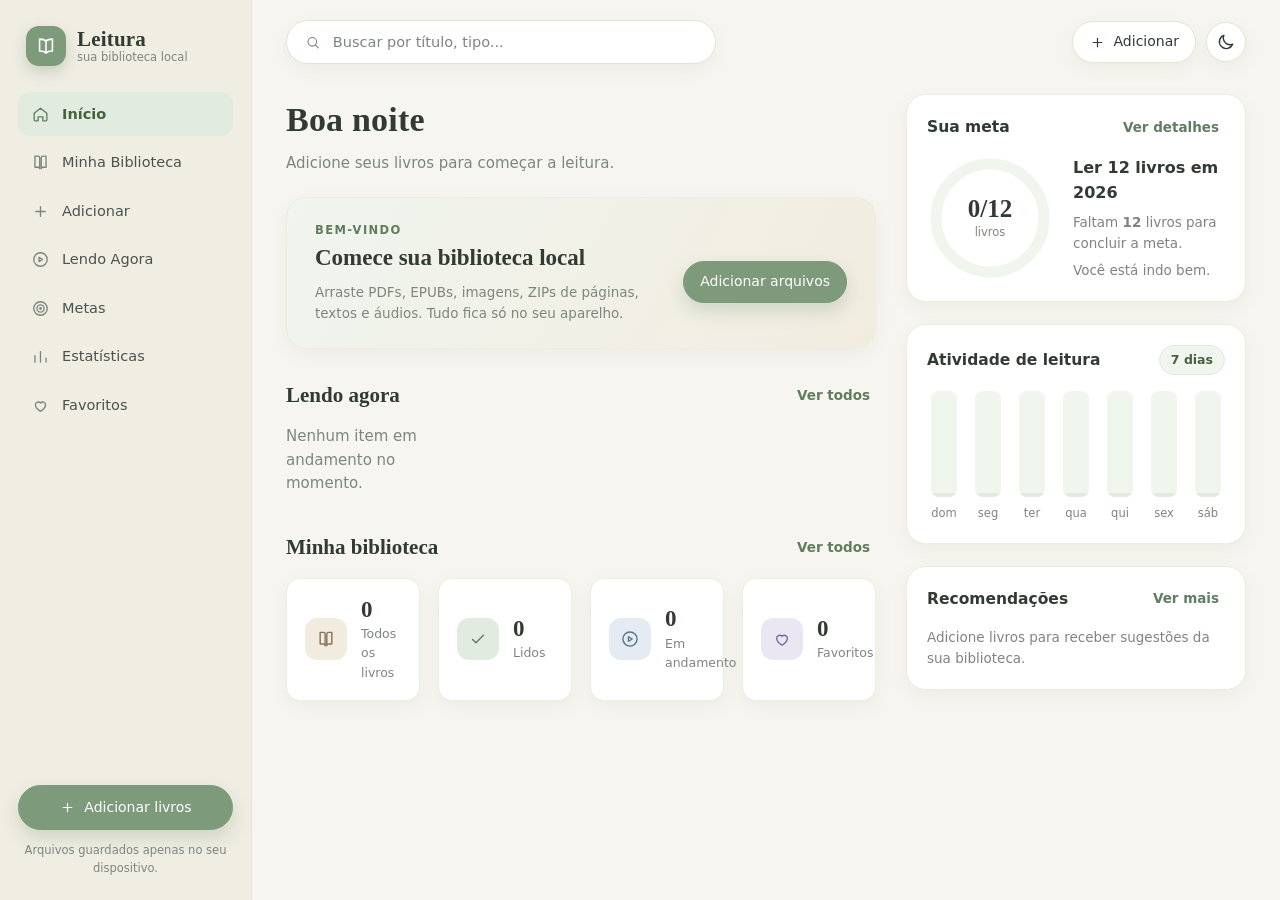
==== index.html @ 8bacd2ca "Leitura - biblioteca local PWA" ====
<!DOCTYPE html>
<html lang="pt-BR">
<head>
<meta charset="UTF-8">
<meta name="viewport" content="width=device-width, initial-scale=1.0">
<title>Leitura — sua biblioteca</title>
<link rel="icon" href="data:image/svg+xml,%3Csvg xmlns='http://www.w3.org/2000/svg' viewBox='0 0 100 100'%3E%3Crect width='100' height='100' rx='24' fill='%237d9a7a'/%3E%3Cpath d='M28 32h18a6 6 0 016 6v32a6 6 0 00-6-6H28zM72 32H54a6 6 0 00-6 6v32a6 6 0 016-6h18z' fill='none' stroke='white' stroke-width='5' stroke-linejoin='round'/%3E%3C/svg%3E">
<link rel="manifest" href="manifest.json">
<link rel="apple-touch-icon" href="icon-192.png">
<meta name="theme-color" content="#7d9a7a">
<meta name="description" content="Biblioteca e leitor local: PDF, EPUB, mangás, artigos e audiolivros, tudo offline no seu dispositivo.">
<link rel="stylesheet" href="css/styles.css">
</head>
<body>

<!-- ================= SIDEBAR ================= -->
<aside class="sidebar">
  <div class="brand">
    <span class="brand-mark">
      <svg viewBox="0 0 24 24" fill="none" stroke="currentColor" stroke-width="1.7" stroke-linecap="round" stroke-linejoin="round">
        <path d="M12 6.5C10.5 5 8.5 4.5 5 4.5v13c3.5 0 5.5.5 7 2 1.5-1.5 3.5-2 7-2v-13c-3.5 0-5.5.5-7 2z"/><path d="M12 6.5v13"/>
      </svg>
    </span>
    <span class="brand-text">
      <strong>Leitura</strong>
      <small>sua biblioteca local</small>
    </span>
  </div>

  <nav class="nav" id="nav">
    <button class="nav-item active" data-view="home">
      <svg viewBox="0 0 24 24"><path d="M4 10.5 12 4l8 6.5V19a1 1 0 0 1-1 1h-4v-5h-6v5H5a1 1 0 0 1-1-1z"/></svg>
      <span>Início</span>
    </button>
    <button class="nav-item" data-view="biblioteca">
      <svg viewBox="0 0 24 24"><path d="M5 4h4a2 2 0 0 1 2 2v14a2 2 0 0 0-2-2H5zM19 4h-4a2 2 0 0 0-2 2v14a2 2 0 0 1 2-2h4z"/></svg>
      <span>Minha Biblioteca</span>
    </button>
    <button class="nav-item" data-view="adicionar">
      <svg viewBox="0 0 24 24"><path d="M12 6v12M6 12h12"/></svg>
      <span>Adicionar</span>
    </button>
    <button class="nav-item" data-view="lendo">
      <svg viewBox="0 0 24 24"><circle cx="12" cy="12" r="8.5"/><path d="M10.2 9.3v5.4l4.4-2.7z"/></svg>
      <span>Lendo Agora</span>
    </button>
    <button class="nav-item" data-view="metas">
      <svg viewBox="0 0 24 24"><circle cx="12" cy="12" r="8.5"/><circle cx="12" cy="12" r="4.5"/><circle cx="12" cy="12" r="1"/></svg>
      <span>Metas</span>
    </button>
    <button class="nav-item" data-view="stats">
      <svg viewBox="0 0 24 24"><path d="M5 19V11M12 19V6M19 19v-5"/></svg>
      <span>Estatísticas</span>
    </button>
    <button class="nav-item" data-view="favoritos">
      <svg viewBox="0 0 24 24"><path d="M12 19.5s-6.4-3.9-6.4-8.3A3.6 3.6 0 0 1 12 8.9a3.6 3.6 0 0 1 6.4 2.3c0 4.4-6.4 8.3-6.4 8.3z"/></svg>
      <span>Favoritos</span>
    </button>
  </nav>

  <div class="sidebar-foot">
    <button class="btn btn-primary btn-block" id="btnAddSide">
      <svg viewBox="0 0 24 24" class="i"><path d="M12 6v12M6 12h12"/></svg>
      Adicionar livros
    </button>
    <p class="sidebar-hint">Arquivos guardados apenas no seu dispositivo.</p>
  </div>
</aside>

<!-- ================= CONTEÚDO ================= -->
<div class="content">
  <header class="topbar">
    <div class="search">
      <svg viewBox="0 0 24 24"><circle cx="11" cy="11" r="6.5"/><path d="m16 16 4 4"/></svg>
      <input type="search" id="search" placeholder="Buscar por título, tipo..." autocomplete="off">
    </div>
    <div class="topbar-actions">
      <button class="btn" id="btnAdd">
        <svg viewBox="0 0 24 24" class="i"><path d="M12 6v12M6 12h12"/></svg>
        <span>Adicionar</span>
      </button>
      <button class="btn btn-circle" id="btnModeTop" title="Modo de leitura">
        <svg viewBox="0 0 24 24"><path d="M20 14.5A8 8 0 0 1 9.5 4a8.2 8.2 0 1 0 10.5 10.5z"/></svg>
      </button>
    </div>
  </header>

  <main class="views" id="views">

    <!-- ---------- INÍCIO ---------- -->
    <section class="view" data-view="home">
      <div class="home-grid">
        <div class="home-main">
          <header class="greeting">
            <h1 id="greeting">Olá</h1>
            <p id="greetingSub">Que tal continuar de onde parou?</p>
          </header>

          <div id="hero"></div>

          <div class="section-head">
            <h2>Lendo agora</h2>
            <button class="link" data-view="lendo">Ver todos</button>
          </div>
          <div class="row-cards" id="lendoRow"></div>

          <div class="section-head">
            <h2>Minha biblioteca</h2>
            <button class="link" data-view="biblioteca">Ver todos</button>
          </div>
          <div class="stat-grid" id="statGrid"></div>
        </div>

        <aside class="home-side">
          <section class="panel">
            <div class="panel-head">
              <h3>Sua meta</h3>
              <button class="link" data-view="metas">Ver detalhes</button>
            </div>
            <div class="goal" id="goalBox"></div>
          </section>

          <section class="panel">
            <div class="panel-head">
              <h3>Atividade de leitura</h3>
              <span class="chip-static" id="actRange">7 dias</span>
            </div>
            <div class="chart" id="actChart"></div>
          </section>

          <section class="panel">
            <div class="panel-head">
              <h3>Recomendações</h3>
              <button class="link" data-view="biblioteca">Ver mais</button>
            </div>
            <div class="reco-list" id="recoList"></div>
          </section>
        </aside>
      </div>
    </section>

    <!-- ---------- ADICIONAR ---------- -->
    <section class="view" data-view="adicionar">
      <header class="page-head">
        <div>
          <h1>Adicionar títulos</h1>
          <p class="muted">Novos arquivos vão direto para a sua biblioteca local</p>
        </div>
        <div class="page-head-actions">
          <button class="btn btn-primary" id="btnPick">Escolher arquivos</button>
        </div>
      </header>

      <div class="add-grid">
        <div class="dropzone dropzone-lg" id="dropzone">
          <div class="dropzone-inner">
            <span class="dropzone-icon">
              <svg viewBox="0 0 24 24"><path d="M12 5v10M8.5 11.5 12 15l3.5-3.5"/><path d="M5 18h14"/></svg>
            </span>
            <p><strong>Arraste seus arquivos aqui</strong></p>
            <p class="muted">Solte quantos quiser — eles entram juntos na biblioteca</p>
            <button class="btn btn-primary" id="btnPickInner">Selecionar arquivos</button>
            <p class="muted dropzone-or">ou arraste e solte em qualquer lugar da tela</p>
          </div>
        </div>

        <div class="add-side">
          <section class="panel">
            <div class="panel-head"><h3>Formatos aceitos</h3></div>
            <ul class="format-list">
              <li><span class="fmt">PDF</span> Livros e documentos</li>
              <li><span class="fmt">EPUB</span> E-books com capítulos</li>
              <li><span class="fmt">IMG</span> Mangás e HQs (png, jpg, webp)</li>
              <li><span class="fmt">ZIP</span> Pacotes de páginas ou áudios</li>
              <li><span class="fmt">TXT</span> Artigos e textos (txt, md, html)</li>
              <li><span class="fmt">ÁUDIO</span> Audiolivros (mp3, m4a, ogg)</li>
            </ul>
          </section>

          <section class="panel">
            <div class="panel-head"><h3>Como funciona</h3></div>
            <ul class="tips-list">
              <li>Os arquivos ficam só no seu dispositivo — nada é enviado para a internet.</li>
              <li>Para álbuns de imagens ou áudios, mande todos os arquivos de uma vez.</li>
              <li>Use <strong>Exportar</strong> na Biblioteca para guardar uma cópia de tudo em um arquivo.</li>
            </ul>
            <p class="muted" id="addCount">0 títulos na biblioteca</p>
          </section>
        </div>
      </div>
    </section>

    <!-- ---------- BIBLIOTECA ---------- -->
    <section class="view" data-view="biblioteca">
      <header class="page-head">
        <div>
          <h1>Minha Biblioteca</h1>
          <p class="muted" id="libCount">0 itens</p>
        </div>
        <div class="page-head-actions">
          <select id="sort" class="select">
            <option value="recent">Mais recentes</option>
            <option value="name">Nome (A-Z)</option>
            <option value="progress">Continuar lendo</option>
            <option value="rating">Nota (maior)</option>
          </select>
          <button class="btn" id="btnExport" title="Salvar cópia da biblioteca em um arquivo">
            <svg viewBox="0 0 24 24" class="i"><path d="M12 15V5M8.5 8.5 12 5l3.5 3.5"/><path d="M5 15v3a1 1 0 0 0 1 1h12a1 1 0 0 0 1-1v-3"/></svg>
            <span>Exportar</span>
          </button>
          <button class="btn" id="btnImport" title="Restaurar biblioteca de um arquivo exportado">
            <svg viewBox="0 0 24 24" class="i"><path d="M12 5v10M8.5 11.5 12 15l3.5-3.5"/><path d="M5 19h14"/></svg>
            <span>Importar</span>
          </button>
          <button class="btn btn-primary" id="btnAddLib" data-view="adicionar">+ Adicionar</button>
        </div>
      </header>

      <nav class="chips" id="filters">
        <button class="chip active" data-filter="all">Todos</button>
        <button class="chip" data-filter="pdf">Livros PDF</button>
        <button class="chip" data-filter="comic">Mangás &amp; HQs</button>
        <button class="chip" data-filter="epub">EPUB</button>
        <button class="chip" data-filter="audio">Audiobooks</button>
        <button class="chip" data-filter="text">Artigos</button>
      </nav>

      <div class="shelf-row">
        <nav class="chips chips-shelf" id="shelfChips"></nav>
        <select id="tagSel" class="select select-sm" hidden></select>
      </div>

      <div class="grid" id="grid"></div>
      <div class="empty" id="empty">
        <p>Sua biblioteca está vazia.</p>
        <p class="muted">Arraste arquivos para a área acima ou clique em “Adicionar”.</p>
      </div>
    </section>

    <!-- ---------- LENDO AGORA ---------- -->
    <section class="view" data-view="lendo">
      <header class="page-head">
        <div>
          <h1>Lendo Agora</h1>
          <p class="muted">Livros e capítulos em andamento</p>
        </div>
      </header>
      <div class="grid" id="lendoGrid"></div>
      <div class="empty" id="lendoEmpty">
        <p>Nada em andamento ainda.</p>
        <p class="muted">Abra um livro da biblioteca para começar.</p>
        <button class="btn btn-primary" data-view="biblioteca">Ir para a biblioteca</button>
      </div>
    </section>

    <!-- ---------- METAS ---------- -->
    <section class="view" data-view="metas">
      <header class="page-head">
        <div>
          <h1>Metas</h1>
          <p class="muted">Acompanhe o quanto você já leu este ano</p>
        </div>
      </header>

      <div class="metas-grid">
        <section class="panel panel-lg">
          <h3>Meta de leitura <span id="metaYear"></span></h3>
          <div class="goal goal-lg" id="goalBig"></div>
          <div class="goal-form">
            <label for="metaInput">Livros por ano</label>
            <div class="goal-form-row">
              <input type="number" id="metaInput" min="1" max="500" step="1">
              <button class="btn btn-primary" id="metaSave">Salvar meta</button>
            </div>
          </div>
        </section>

        <section class="panel panel-lg">
          <div class="panel-head">
            <h3>Concluídos</h3>
            <span class="chip-static" id="doneCount">0</span>
          </div>
          <div class="list" id="doneList"></div>
        </section>
      </div>
    </section>

    <!-- ---------- ESTATÍSTICAS ---------- -->
    <section class="view" data-view="stats">
      <header class="page-head">
        <div>
          <h1>Estatísticas</h1>
          <p class="muted">Um panorama dos seus hábitos de leitura</p>
        </div>
      </header>

      <div class="kpi-grid" id="kpiGrid"></div>

      <div class="stats-grid">
        <section class="panel panel-lg">
          <div class="panel-head">
            <h3>Tempo de leitura nos últimos 7 dias</h3>
            <span class="chip-static" id="weekTotal">0h</span>
          </div>
          <div class="chart chart-tall" id="weekChart"></div>
        </section>

        <section class="panel panel-lg">
          <div class="panel-head"><h3>Resumo</h3></div>
          <div class="list" id="summaryList"></div>
        </section>
      </div>
    </section>

    <!-- ---------- FAVORITOS ---------- -->
    <section class="view" data-view="favoritos">
      <header class="page-head">
        <div>
          <h1>Favoritos</h1>
          <p class="muted">Os títulos que você marcou com coração</p>
        </div>
      </header>
      <div class="grid" id="favGrid"></div>
      <div class="empty" id="favEmpty">
        <p>Nenhum favorito ainda.</p>
        <p class="muted">Toque no coração de um livro para guardá-lo aqui.</p>
      </div>
    </section>
  </main>
</div>

<!-- ================= LEITOR ================= -->
<div id="readerView" data-mode="light" hidden>
  <div class="reader-progress"><span id="readerProgressFill"></span></div>
  <div class="reader-bar">
    <button class="btn btn-icon" id="btnBack" title="Voltar à biblioteca">
      <svg viewBox="0 0 24 24"><path d="M14.5 6 9 12l5.5 6"/></svg>
    </button>
    <div class="reader-title" id="readerTitle">—</div>
    <div class="reader-controls" id="readerControls"></div>
    <div class="reader-tools">
      <button class="btn btn-icon" id="btnFind" title="Buscar no livro (Ctrl+F)">
        <svg viewBox="0 0 24 24" fill="none" stroke="currentColor" stroke-width="1.8" stroke-linecap="round"><circle cx="11" cy="11" r="6.5"/><path d="m16 16 4 4"/></svg>
      </button>
      <button class="btn btn-icon" id="btnSpeak" title="Ler em voz alta" hidden>
        <svg viewBox="0 0 24 24" fill="none" stroke="currentColor" stroke-width="1.8" stroke-linecap="round" stroke-linejoin="round"><path d="M4 9.5h3l4.5-3.5v12L7 14.5H4z"/><path d="M15.5 9a4 4 0 0 1 0 6"/><path d="M17.8 6.6a7.5 7.5 0 0 1 0 10.8"/></svg>
      </button>
      <button class="btn btn-icon" id="btnType" title="Ajustar texto (fonte e coluna)" hidden>
        <span class="aa">Aa</span>
      </button>
      <button class="btn btn-icon" id="btnNotes" title="Anotar esta página (N)">
        <svg viewBox="0 0 24 24"><path d="M15.5 5.5 18.5 8.5 9 18H6v-3z"/><path d="M5 19h14"/></svg>
      </button>
      <button class="btn btn-icon" id="btnMode" title="Modo de leitura (claro, sépia, noite)">
        <svg viewBox="0 0 24 24"><path d="M20 14.5A8 8 0 0 1 9.5 4a8.2 8.2 0 1 0 10.5 10.5z"/></svg>
      </button>
    </div>
  </div>

  <!-- Busca no livro -->
  <div class="find-bar" id="findBar" hidden>
    <svg class="find-ic" viewBox="0 0 24 24" fill="none" stroke="currentColor" stroke-width="1.8" stroke-linecap="round"><circle cx="11" cy="11" r="6.5"/><path d="m16 16 4 4"/></svg>
    <input type="search" id="findInput" placeholder="Buscar no livro..." autocomplete="off" spellcheck="false">
    <span class="find-count" id="findCount">0/0</span>
    <button class="btn btn-icon" id="findPrev" title="Anterior (Enter)">
      <svg viewBox="0 0 24 24" fill="none" stroke="currentColor" stroke-width="1.8" stroke-linecap="round"><path d="M6 14.5 12 8.5l6 6"/></svg>
    </button>
    <button class="btn btn-icon" id="findNext" title="Próximo (Shift+Enter)">
      <svg viewBox="0 0 24 24" fill="none" stroke="currentColor" stroke-width="1.8" stroke-linecap="round"><path d="M6 9.5 12 15.5l6-6"/></svg>
    </button>
    <button class="btn btn-icon" id="findClose" title="Fechar (Esc)">
      <svg viewBox="0 0 24 24"><path d="m7 7 10 10M17 7 7 17"/></svg>
    </button>
  </div>

  <!-- Painel de anotações -->
  <aside class="notes-panel" id="notesPanel" hidden>
    <div class="notes-head">
      <div>
        <h4>Anotações</h4>
        <p class="muted" id="notesPos">—</p>
      </div>
      <div class="notes-head-actions">
        <button class="btn btn-sm" id="btnExportNotes" title="Exportar anotações e destaques em Markdown">.md</button>
        <button class="btn btn-icon" id="btnNotesClose" title="Fechar">
          <svg viewBox="0 0 24 24"><path d="m7 7 10 10M17 7 7 17"/></svg>
        </button>
      </div>
    </div>
    <textarea id="notesText" placeholder="Escreva sua anotação para esta página..." spellcheck="false"></textarea>
    <div class="notes-list-head" id="hlHead" hidden>Destaques</div>
    <div class="notes-list" id="hlList" hidden></div>
    <div class="notes-list-head">Todas as anotações</div>
    <div class="notes-list" id="notesList"></div>
  </aside>

  <!-- Ajustes de texto -->
  <div class="hl-pop" id="hlPop" hidden>
    <button class="hl-c" data-c="y" style="--c:#f6e3a4" title="Destaque amarelo"></button>
    <button class="hl-c" data-c="g" style="--c:#b9dfb4" title="Destaque verde"></button>
    <button class="hl-c" data-c="p" style="--c:#f4bcc7" title="Destaque rosa"></button>
    <button class="hl-c" data-c="b" style="--c:#b7d1f2" title="Destaque azul"></button>
    <button class="hl-rm" id="hlRemove" title="Remover destaque" hidden>
      <svg viewBox="0 0 24 24" fill="none" stroke="currentColor" stroke-width="2" stroke-linecap="round"><path d="M4 7h16M10 11v6M14 11v6M6 7l1 12a2 2 0 0 0 2 2h6a2 2 0 0 0 2-2l1-12M9 7V5a1 1 0 0 1 1-1h4a1 1 0 0 1 1 1v2"/></svg>
    </button>
  </div>

  <div class="type-pop" id="typePanel" hidden>
    <div class="type-row">
      <span class="type-label">Tamanho da fonte</span>
      <div class="type-ctrl">
        <button class="btn btn-icon btn-sm" id="fontMinus" title="Diminuir">A&#8722;</button>
        <span class="type-val" id="fontVal">19</span>
        <button class="btn btn-icon btn-sm" id="fontPlus" title="Aumentar">A+</button>
      </div>
    </div>
    <div class="type-row">
      <span class="type-label">Largura da coluna</span>
      <div class="seg" id="widthSeg">
        <button data-w="estreito">Estreito</button>
        <button data-w="normal">Normal</button>
        <button data-w="largo">Largo</button>
      </div>
    </div>
  <div class="type-row">
    <span class="type-label">Tipografia</span>
    <div class="seg" id="fontSeg">
      <button data-f="serif">Serifada</button>
      <button data-f="sans">Sem serifa</button>
    </div>
  </div>
  <div class="type-row type-row-voz">
    <span class="type-label">Voz</span>
    <div class="type-ctrl">
      <select id="voiceSel" class="select-sm" title="Voz usada na leitura em voz alta"></select>
    </div>
  </div>
  <div class="type-slider">
    <div class="slider-head">
      <span>Velocidade</span>
      <span class="slider-val" id="velVal">1x</span>
    </div>
    <input type="range" id="velRange" min="0.5" max="2" step="0.05" value="1"
      title="Rápido ou devagar">
  </div>
  <div class="type-slider">
    <div class="slider-head">
      <span>Tom</span>
      <span class="slider-val" id="pitchVal">normal</span>
    </div>
    <input type="range" id="pitchRange" min="0.5" max="1.5" step="0.05" value="1"
      title="Mais grave ou mais agudo">
  </div>
  <div class="type-slider">
    <div class="slider-head">
      <span>Volume</span>
      <span class="slider-val" id="volVal">100%</span>
    </div>
    <input type="range" id="volRange" min="0.1" max="1" step="0.05" value="1"
      title="Mais suave ou mais alto">
  </div>
  <div class="type-row">
    <span class="type-label">Modo soneca</span>
    <label class="switch" title="Voz suave, grave e abafada para dormir">
      <input type="checkbox" id="noiteVoice">
      <span class="switch-ui"></span>
    </label>
  </div>
</div>
  <div class="reader-body" id="readerBody"></div>
  <div class="reader-footer" id="readerFooter"></div>
</div>

<div class="modal-backdrop" id="itemModal" hidden>
  <div class="modal" role="dialog" aria-modal="true" aria-labelledby="mTitleLbl">
    <header class="modal-head">
      <h2 id="mTitleLbl">Editar título</h2>
      <button class="btn btn-icon" id="mClose" title="Fechar">&#10005;</button>
    </header>

    <div class="modal-body">
      <div class="cover-edit">
        <img id="mCover" alt="" class="cover-edit-img">
        <div class="cover-edit-actions">
          <label class="btn btn-sm" for="mCoverFile">Trocar capa</label>
          <input type="file" id="mCoverFile" accept="image/*" hidden>
          <button class="btn btn-sm" id="mCoverGen">Gerar capa</button>
        </div>
      </div>

      <label class="field">
        <span>Título</span>
        <input type="text" id="mTitle" autocomplete="off">
      </label>

      <label class="field">
        <span>Autor</span>
        <input type="text" id="mAuthor" placeholder="Desconhecido" autocomplete="off">
      </label>

      <div class="field">
        <span>Estante</span>
        <div class="seg" id="mShelf">
          <button data-shelf="para-ler">Para ler</button>
          <button data-shelf="lendo">Lendo</button>
          <button data-shelf="lidos">Lidos</button>
        </div>
      </div>

      <div class="field">
        <span>Coleções</span>
        <div class="chip-row" id="mCols"></div>
        <div class="field-row">
          <input type="text" id="mColNew" placeholder="Nova coleção" autocomplete="off">
          <button class="btn btn-sm" id="mColAdd">Criar</button>
        </div>
      </div>

      <div class="field">
        <span>Tags</span>
        <div class="chip-row" id="mTags"></div>
        <div class="field-row">
          <input type="text" id="mTagNew" placeholder="nova-tag" autocomplete="off">
          <button class="btn btn-sm" id="mTagAdd">Adicionar</button>
        </div>
      </div>

      <div class="field">
        <span>Nota</span>
        <div class="stars" id="mStars"></div>
      </div>
    </div>

    <footer class="modal-foot">
      <button class="btn btn-danger" id="mDelete">Remover</button>
      <div class="modal-foot-right">
        <button class="btn" id="mCancel">Cancelar</button>
        <button class="btn btn-primary" id="mSave">Salvar</button>
      </div>
    </footer>
  </div>
</div>

<div class="drop-overlay" id="dropOverlay">
  <div class="drop-overlay-inner">
    <svg viewBox="0 0 24 24"><path d="M12 5v10M8.5 11.5 12 15l3.5-3.5"/><path d="M5 18h14"/></svg>
    <p>Solte para adicionar à sua biblioteca</p>
  </div>
</div>

<input type="file" id="fileInput" multiple hidden>
<input type="file" id="fileBackup" accept=".zip,application/zip" hidden>
<div class="toast" id="toast" hidden></div>

<script src="lib/pdf.min.js"></script>
<script src="lib/jszip.min.js"></script>
<script src="js/db.js"></script>
<script src="js/text.js"></script>
<script src="js/readers.js"></script>
<script src="js/app.js"></script>
<script>
  if ('serviceWorker' in navigator) {
    window.addEventListener('load', () => {
      navigator.serviceWorker.register('sw.js').catch(() => {});
    });
  }
</script>
</body>
</html>
---- css/styles.css ----
/* =========================================================
   Leitura — visual creme / verde sálvia
   ========================================================= */
:root {
  --bg: #f7f5ef;
  --surface: #ffffff;
  --surface-2: #f1eee4;
  --surface-3: #e9e5d8;
  --sidebar: #f0ede3;

  --sage: #7d9a7a;
  --sage-deep: #5f7d61;
  --sage-ink: #47613f;
  --sage-100: #e1ebe0;
  --sage-50: #f0f5ee;

  --beige: #f2ece0;
  --blue-soft: #e5ebf3;
  --lav-soft: #ebe7f2;
  --peach: #f6e9df;

  --text: #313a33;
  --text-soft: #4a544c;
  --muted: #7d867e;
  --border: #e7e2d5;
  --border-soft: #eeebe1;

  --shadow: 0 14px 34px rgba(78, 84, 66, .07);
  --shadow-sm: 0 6px 18px rgba(78, 84, 66, .06);
  --shadow-card: 0 10px 26px rgba(78, 84, 66, .10);

  --r: 20px;
  --r-sm: 14px;

  --font: "Segoe UI", system-ui, -apple-system, Roboto, "Helvetica Neue", Arial, sans-serif;
  --display: Georgia, "Iowan Old Style", "Times New Roman", serif;
}

/* ---------------- Modo noite (tema do app) ---------------- */
html[data-theme="dark"] {
  --bg: #1b1f1c;
  --surface: #232824;
  --surface-2: #2a302b;
  --surface-3: #313833;
  --sidebar: #191d1a;

  --sage-100: #2f3b30;
  --sage-50: #262e27;

  --beige: #2b3028;
  --blue-soft: #26303c;
  --lav-soft: #2c2a34;
  --peach: #342c27;

  --text: #e7ebe5;
  --text-soft: #c7cec6;
  --muted: #99a29a;
  --border: #353c36;
  --border-soft: #2d332e;

  --shadow: 0 14px 34px rgba(0, 0, 0, .38);
  --shadow-sm: 0 6px 18px rgba(0, 0, 0, .32);
  --shadow-card: 0 10px 26px rgba(0, 0, 0, .42);
}
html[data-theme="dark"] .btn-danger { background: #3a2b2a; border-color: #5a3f3d; color: #e0a8a3; }
html[data-theme="dark"] .btn-danger:hover { background: #453130; color: #eebbb6; }
html[data-theme="dark"] .card-fav, html[data-theme="dark"] .card-edit { background: rgba(30, 34, 31, .88); }
html[data-theme="dark"] .cover-edit-img, html[data-theme="dark"] .field input[type="text"] { background: var(--surface-2); }
html[data-theme="dark"] .cover-edit-actions .btn label { color: inherit; }
html[data-theme="dark"] .modal-foot { background: var(--surface-2); }

* { box-sizing: border-box; }

/* O atributo hidden sempre vence (regras author de display quebravam o modal) */
[hidden] { display: none !important; }

html, body {
  margin: 0;
  min-height: 100%;
  background: var(--bg);
  color: var(--text);
  font-family: var(--font);
  font-size: 15px;
  line-height: 1.55;
  -webkit-font-smoothing: antialiased;
}

body { display: flex; min-height: 100vh; }

h1, h2, h3, h4 { margin: 0; font-weight: 600; color: var(--text); }
p { margin: 0; }
button { font: inherit; color: inherit; cursor: pointer; border: none; background: none; }
input, select { font: inherit; color: inherit; }
.muted { color: var(--muted); }

svg { width: 20px; height: 20px; fill: none; stroke: currentColor; stroke-width: 1.7; stroke-linecap: round; stroke-linejoin: round; }
svg.i { width: 17px; height: 17px; }

/* ---------------- Sidebar ---------------- */
.sidebar {
  width: 252px;
  flex: 0 0 252px;
  background: var(--sidebar);
  border-right: 1px solid var(--border);
  padding: 26px 18px 22px;
  display: flex;
  flex-direction: column;
  gap: 26px;
  position: sticky;
  top: 0;
  height: 100vh;
}

.brand { display: flex; align-items: center; gap: 11px; padding: 0 8px; }
.brand-mark {
  width: 40px; height: 40px; flex: 0 0 40px;
  display: grid; place-items: center;
  background: var(--sage);
  color: #fff;
  border-radius: 13px;
  box-shadow: 0 6px 14px rgba(125, 154, 122, .35);
}
.brand-mark svg { width: 22px; height: 22px; }
.brand-text { display: flex; flex-direction: column; line-height: 1.15; }
.brand-text strong { font-family: var(--display); font-size: 21px; letter-spacing: .2px; font-weight: 600; }
.brand-text small { color: var(--muted); font-size: 11.5px; }

.nav { display: flex; flex-direction: column; gap: 4px; }
.nav-item {
  display: flex; align-items: center; gap: 12px;
  padding: 11px 13px;
  border-radius: 12px;
  color: var(--text-soft);
  font-size: 14.5px;
  transition: .16s;
  text-align: left;
}
.nav-item svg { width: 19px; height: 19px; color: var(--muted); transition: .16s; }
.nav-item:hover { background: rgba(255, 255, 255, .75); color: var(--text); }
.nav-item.active { background: var(--sage-100); color: var(--sage-ink); font-weight: 600; }
.nav-item.active svg { color: var(--sage-deep); }

.sidebar-foot { margin-top: auto; display: flex; flex-direction: column; gap: 12px; }
.sidebar-hint { font-size: 11.5px; color: var(--muted); text-align: center; padding: 0 6px; }

/* ---------------- Topbar ---------------- */
.content { flex: 1; min-width: 0; display: flex; flex-direction: column; }

.topbar {
  display: flex; align-items: center; gap: 16px;
  padding: 20px 34px 0;
}

.search {
  display: flex; align-items: center; gap: 10px;
  background: var(--surface);
  border: 1px solid var(--border);
  border-radius: 999px;
  padding: 9px 18px;
  width: min(430px, 100%);
  box-shadow: var(--shadow-sm);
}
.search svg { width: 17px; height: 17px; color: var(--muted); }
.search input { border: none; outline: none; background: none; width: 100%; font-size: 14.5px; }
.search input::placeholder { color: var(--muted); }

.topbar-actions { margin-left: auto; display: flex; gap: 10px; align-items: center; }

/* ---------------- Botões ---------------- */
.btn {
  display: inline-flex; align-items: center; justify-content: center; gap: 8px;
  background: var(--surface);
  border: 1px solid var(--border);
  padding: 9px 16px;
  border-radius: 999px;
  font-size: 14px;
  box-shadow: var(--shadow-sm);
  transition: .16s;
}
.btn:hover { border-color: var(--sage); color: var(--sage-ink); }
.btn-primary {
  background: var(--sage); border-color: var(--sage); color: #fff;
  box-shadow: 0 8px 18px rgba(125, 154, 122, .30);
}
.btn-primary:hover { background: var(--sage-deep); border-color: var(--sage-deep); color: #fff; }
.btn-block { width: 100%; padding: 11px 16px; }
.btn-circle { width: 40px; height: 40px; padding: 0; border-radius: 50%; }
.btn-icon { width: 36px; height: 36px; padding: 0; border-radius: 11px; box-shadow: none; }
.btn-sm { padding: 7px 13px; font-size: 13.5px; border-radius: 999px; }

.link {
  color: var(--sage-deep); font-size: 13.5px; font-weight: 600;
  display: inline-flex; align-items: center; gap: 4px;
}
.link:hover { color: var(--sage-ink); text-decoration: underline; }

.select {
  background: var(--surface);
  border: 1px solid var(--border);
  border-radius: 999px;
  padding: 9px 14px;
  font-size: 14px;
  box-shadow: var(--shadow-sm);
  outline: none;
}

.chip-static {
  background: var(--sage-50); color: var(--sage-ink);
  border: 1px solid var(--sage-100);
  font-size: 12.5px; font-weight: 600;
  padding: 4px 11px; border-radius: 999px;
}

/* ---------------- Views ---------------- */
.views { padding: 8px 34px 48px; }
.view { display: none; animation: fade .25s ease; }
.view.active { display: block; }
@keyframes fade { from { opacity: 0; transform: translateY(6px); } to { opacity: 1; transform: none; } }

.page-head {
  display: flex; align-items: flex-end; justify-content: space-between;
  gap: 18px; flex-wrap: wrap;
  margin: 22px 0 22px;
}
.page-head h1 { font-family: var(--display); font-size: 30px; font-weight: 600; letter-spacing: .2px; }
.page-head-actions { display: flex; gap: 10px; flex-wrap: wrap; }

.section-head {
  display: flex; align-items: center; justify-content: space-between;
  margin: 30px 0 14px;
}
.section-head h2 { font-family: var(--display); font-size: 21px; font-weight: 600; }

/* ---------------- Home ---------------- */
.home-grid {
  display: grid;
  grid-template-columns: minmax(0, 1fr) 340px;
  gap: 30px;
  align-items: start;
}

.greeting { margin: 22px 0 22px; }
.greeting h1 { font-family: var(--display); font-size: 34px; font-weight: 600; letter-spacing: .2px; }
.greeting p { color: var(--muted); margin-top: 5px; font-size: 15px; }

/* Hero — continuar lendo */
.hero {
  display: flex; align-items: center; gap: 26px;
  background: linear-gradient(120deg, var(--sage-50), var(--beige));
  border: 1px solid var(--border-soft);
  border-radius: var(--r);
  padding: 24px 28px;
  box-shadow: var(--shadow-sm);
}
.hero-cover {
  width: 128px; flex: 0 0 128px; aspect-ratio: 2/3;
  border-radius: 5px 11px 11px 5px;
  overflow: hidden;
  background: var(--surface);
  position: relative;
  box-shadow:
    -6px 0 12px -8px rgba(60, 66, 52, .35) inset,
    0 22px 38px -18px rgba(60, 66, 52, .5),
    0 6px 14px -8px rgba(60, 66, 52, .28);
  display: grid; place-items: center;
}
.hero-cover::before {
  content: "";
  position: absolute; z-index: 2; left: 0; top: 0; bottom: 0;
  width: 9px;
  background: linear-gradient(90deg, rgba(60, 66, 52, .26), rgba(60, 66, 52, .07) 60%, rgba(255, 255, 255, .35));
  pointer-events: none;
}
.hero-cover img { width: 100%; height: 100%; object-fit: cover; display: block; }
.hero-body { flex: 1; min-width: 0; }
.hero-label {
  display: block;
  font-size: 11.5px; letter-spacing: 1.4px; text-transform: uppercase;
  color: var(--sage-deep); font-weight: 700;
}
.hero-title { font-family: var(--display); font-size: 25px; margin: 7px 0 3px; font-weight: 600; }
.hero-meta { color: var(--muted); font-size: 13.5px; }
.hero-progress { display: flex; align-items: center; gap: 14px; margin-top: 16px; }
.hero-progress .bar { flex: 1; }
.hero-progress .pct { font-size: 13px; color: var(--sage-ink); font-weight: 600; min-width: 40px; text-align: right; }
.hero-actions { margin-top: 18px; display: flex; gap: 10px; }

.hero-empty { justify-content: space-between; }
.hero-empty .hero-body h2 { font-family: var(--display); font-size: 23px; margin-bottom: 6px; }

.bar {
  height: 7px; border-radius: 999px;
  background: rgba(125, 154, 122, .20);
  overflow: hidden;
}
.bar i { display: block; height: 100%; background: var(--sage); border-radius: 999px; transition: width .4s ease; }

/* Linha "lendo agora" */
.row-cards {
  display: grid;
  grid-auto-flow: column;
  grid-auto-columns: 172px;
  gap: 20px;
  overflow-x: auto;
  padding-bottom: 6px;
  scrollbar-width: thin;
}
.row-cards > .muted { grid-column: auto; }
.row-cards .card { width: 168px; }

/* Estatísticas da biblioteca (4 cartões) */
.stat-grid { display: grid; grid-template-columns: repeat(4, minmax(0, 1fr)); gap: 18px; }
.stat-card {
  display: flex; align-items: center; gap: 14px;
  background: var(--surface);
  border: 1px solid var(--border-soft);
  border-radius: var(--r-sm);
  padding: 18px;
  box-shadow: var(--shadow-sm);
  text-align: left;
  transition: .16s;
}
.stat-card:hover { transform: translateY(-3px); box-shadow: var(--shadow); }
.stat-card .ic {
  width: 42px; height: 42px; flex: 0 0 42px;
  display: grid; place-items: center; border-radius: 12px;
}
.stat-card .ic svg { width: 20px; height: 20px; }
.stat-card .val { display: block; font-size: 23px; font-weight: 650; line-height: 1.1; font-family: var(--display); }
.stat-card .lbl { display: block; font-size: 12.5px; color: var(--muted); margin-top: 2px; }
.ic-beige { background: var(--beige); color: #8a7355; }
.ic-sage  { background: var(--sage-100); color: var(--sage-deep); }
.ic-blue  { background: var(--blue-soft); color: #5c7291; }
.ic-lav   { background: var(--lav-soft); color: #7b6d9c; }

/* Painéis laterais */
.home-side { display: flex; flex-direction: column; gap: 22px; margin-top: 22px; }
.panel {
  background: var(--surface);
  border: 1px solid var(--border-soft);
  border-radius: var(--r);
  padding: 20px;
  box-shadow: var(--shadow-sm);
}
.panel-lg { padding: 24px; margin-bottom: 22px; }
.panel h3 { font-size: 15.5px; font-weight: 650; }
.panel-head { display: flex; align-items: center; justify-content: space-between; gap: 10px; margin-bottom: 16px; }

/* Meta (anel) */
.goal { display: flex; align-items: center; gap: 20px; }
.ring { position: relative; width: 126px; height: 126px; flex: 0 0 126px; }
.ring svg.ring-svg { width: 126px; height: 126px; transform: rotate(-90deg); }
.ring .track { stroke: var(--sage-50); }
.ring .prog { stroke: var(--sage); stroke-linecap: round; transition: stroke-dashoffset .6s ease; }
.ring-center {
  position: absolute; inset: 0;
  display: flex; flex-direction: column; align-items: center; justify-content: center;
}
.ring-center .big { font-family: var(--display); font-size: 25px; font-weight: 600; line-height: 1; }
.ring-center .small { font-size: 11.5px; color: var(--muted); margin-top: 3px; }
.goal-text .gt-title { font-size: 16px; font-weight: 650; }
.goal-text p { font-size: 13.5px; color: var(--muted); margin-top: 6px; }
.goal-lg { justify-content: center; gap: 34px; padding: 12px 0 4px; }
.goal-lg .ring, .goal-lg .ring svg.ring-svg { width: 164px; height: 164px; flex-basis: 164px; }
.goal-lg .ring-center .big { font-size: 33px; }

.goal-form { margin-top: 22px; border-top: 1px dashed var(--border); padding-top: 18px; }
.goal-form label { font-size: 13px; color: var(--muted); display: block; margin-bottom: 8px; }
.goal-form-row { display: flex; gap: 10px; }
.goal-form input {
  width: 110px; padding: 9px 14px;
  border: 1px solid var(--border); border-radius: 12px;
  background: var(--surface-2); outline: none;
}
.goal-form input:focus { border-color: var(--sage); }

/* Gráfico de barras */
.chart {
  display: flex; align-items: flex-end; gap: 10px;
  height: 132px;
}
.chart-tall { height: 200px; }
.chart .col { flex: 1; display: flex; flex-direction: column; align-items: center; gap: 8px; height: 100%; justify-content: flex-end; }
.chart .col .track {
  width: 100%; max-width: 26px; height: 100%;
  background: var(--sage-50);
  border-radius: 8px;
  display: flex; align-items: flex-end; overflow: hidden;
}
.chart .col .fill { width: 100%; background: var(--sage); border-radius: 8px; min-height: 3px; transition: height .5s ease; }
.chart .col .fill.zero { background: var(--sage-100); }
.chart .col .lbl { font-size: 11.5px; color: var(--muted); }

/* Recomendações */
.reco-list, .list { display: flex; flex-direction: column; gap: 6px; }
.reco-item {
  display: flex; align-items: center; gap: 13px;
  padding: 9px; border-radius: 14px;
  text-align: left; transition: .15s; width: 100%;
}
.reco-item:hover { background: var(--sage-50); }
.reco-thumb {
  width: 42px; height: 56px; flex: 0 0 42px;
  border-radius: 3px 7px 7px 3px; overflow: hidden;
  background: var(--surface-2);
  position: relative;
  box-shadow: 0 6px 12px -6px rgba(60, 66, 52, .45), -3px 0 6px -5px rgba(60, 66, 52, .5) inset;
  display: grid; place-items: center;
}
.reco-thumb img { width: 100%; height: 100%; object-fit: cover; }
.reco-body { min-width: 0; flex: 1; }
.reco-body .t {
  display: block;
  font-size: 14px; font-weight: 600;
  white-space: nowrap; overflow: hidden; text-overflow: ellipsis;
}
.reco-body .s { display: block; font-size: 12.5px; color: var(--muted); }

.list-item {
  display: flex; align-items: center; gap: 14px;
  padding: 11px 12px; border-radius: 14px;
  background: var(--surface-2);
  margin-bottom: 8px;
}
.list-item .lico {
  width: 34px; height: 34px; flex: 0 0 34px; border-radius: 10px;
  display: grid; place-items: center; background: var(--sage-100); color: var(--sage-deep);
}
.list-item .lico svg { width: 17px; height: 17px; }
.list-item .li-body { flex: 1; min-width: 0; }
.list-item .li-title { display: block; font-size: 14px; font-weight: 600; white-space: nowrap; overflow: hidden; text-overflow: ellipsis; }
.list-item .li-sub { display: block; font-size: 12.5px; color: var(--muted); }
.list-item .li-val { font-family: var(--display); font-size: 17px; color: var(--sage-ink); }

/* ---------------- Cards de livros ---------------- */
.grid {
  display: grid;
  grid-template-columns: repeat(auto-fill, minmax(158px, 1fr));
  gap: 26px 22px;
}

.card { position: relative; text-align: left; }
.card-cover {
  position: relative;
  aspect-ratio: 2 / 3;
  border-radius: 6px 12px 12px 6px;
  overflow: hidden;
  background: var(--surface-2);
  border: 1px solid var(--border-soft);
  box-shadow:
    0 1px 0 rgba(255, 255, 255, .6) inset,
    -6px 0 12px -8px rgba(60, 66, 52, .35) inset,
    0 16px 30px -14px rgba(60, 66, 52, .38),
    0 4px 10px -6px rgba(60, 66, 52, .25);
  display: grid; place-items: center;
  transition: .2s;
}
.card-cover::before {
  content: "";
  position: absolute; z-index: 2; left: 0; top: 0; bottom: 0;
  width: 9px;
  background: linear-gradient(90deg, rgba(60, 66, 52, .26), rgba(60, 66, 52, .07) 60%, rgba(255, 255, 255, .35));
  pointer-events: none;
}
.card:hover .card-cover { transform: translateY(-6px) rotate(-.4deg); box-shadow: 0 26px 42px -16px rgba(60, 66, 52, .45), 0 6px 14px -8px rgba(60, 66, 52, .3); }
.card-cover img.cover { width: 100%; height: 100%; object-fit: cover; display: block; position: relative; z-index: 1; }

.card-ph {
  display: flex; flex-direction: column; align-items: center; gap: 6px;
  color: var(--muted); text-align: center; padding: 12px;
}
.card-ph .ph-title { font-family: var(--display); font-size: 30px; color: var(--sage-deep); font-weight: 600; }
.card-ph .ph-sub { font-size: 10.5px; letter-spacing: 1px; text-transform: uppercase; }

.card-badge {
  position: absolute; z-index: 2; top: 9px; left: 9px;
  background: rgba(35, 42, 36, .78); color: #fff;
  font-size: 9.5px; letter-spacing: .7px; text-transform: uppercase; font-weight: 700;
  padding: 4px 8px; border-radius: 7px;
  backdrop-filter: blur(3px);
}
.card-fav {
  position: absolute; z-index: 3; top: 7px; right: 7px;
  width: 30px; height: 30px; border-radius: 50%;
  display: grid; place-items: center;
  background: rgba(255, 255, 255, .86);
  color: var(--muted);
  box-shadow: var(--shadow-sm);
  opacity: 0; transition: .16s;
}
.card:hover .card-fav, .card-fav.on { opacity: 1; }
.card-fav svg { width: 16px; height: 16px; }
.card-fav.on { color: #c8736f; }
.card-fav.on svg { fill: currentColor; stroke: currentColor; }

.card-bar {
  position: absolute; z-index: 2; left: 0; right: 0; bottom: 0;
  height: 5px; background: rgba(49, 58, 51, .28);
}
.card-bar i { display: block; height: 100%; background: var(--sage); }

.card-title {
  font-size: 14px; font-weight: 600; margin-top: 12px;
  line-height: 1.35;
  display: -webkit-box; -webkit-line-clamp: 2; -webkit-box-orient: vertical;
  overflow: hidden;
}
.card-foot { display: flex; align-items: center; justify-content: space-between; gap: 8px; margin-top: 3px; }
.card-sub { font-size: 12.5px; color: var(--muted); }
.card-remove {
  font-size: 12px; color: var(--muted);
  opacity: 0; transition: .15s; padding: 2px 4px; border-radius: 6px;
}
.card:hover .card-remove { opacity: 1; }
.card-remove:hover { color: #b4655f; background: #f7e7e5; }

/* Cards horizontais (lendo agora) */
.row-cards .card-title { font-size: 13.5px; }

/* ---------------- Dropzone / DnD ---------------- */
.dropzone {
  border: 1.5px dashed var(--border);
  background: var(--surface);
  border-radius: var(--r);
  padding: 30px 24px;
  text-align: center;
  transition: .18s;
  box-shadow: var(--shadow-sm);
  margin-bottom: 22px;
}
.dropzone.drag { border-color: var(--sage); background: var(--sage-50); }
.dropzone-inner { display: flex; flex-direction: column; align-items: center; gap: 6px; }
.dropzone-icon {
  width: 52px; height: 52px; border-radius: 16px;
  display: grid; place-items: center;
  background: var(--sage-100); color: var(--sage-deep);
  margin-bottom: 6px;
}
.dropzone-icon svg { width: 24px; height: 24px; }
.dropzone .btn { margin-top: 8px; }

/* ---------------- View Adicionar ---------------- */
.add-grid {
  display: grid;
  grid-template-columns: minmax(0, 1fr) 320px;
  gap: 22px;
  align-items: start;
}
.dropzone-lg {
  min-height: 340px;
  margin-bottom: 0;
  display: grid;
  place-items: center;
  cursor: pointer;
}
.dropzone-lg .dropzone-inner { gap: 8px; }
.dropzone-lg .dropzone-icon { width: 64px; height: 64px; border-radius: 20px; }
.dropzone-lg .dropzone-icon svg { width: 30px; height: 30px; }
.dropzone-lg p strong { font-family: var(--display); font-size: 21px; font-weight: 600; }
.dropzone-or { font-size: 13px; margin-top: 4px; }
.add-side { display: flex; flex-direction: column; gap: 18px; }
.format-list, .tips-list {
  list-style: none;
  display: flex;
  flex-direction: column;
  gap: 12px;
  font-size: 14px;
  color: var(--muted);
}
.format-list li { display: flex; align-items: center; gap: 10px; }
.fmt {
  flex: 0 0 auto;
  min-width: 52px;
  text-align: center;
  font-size: 11px;
  font-weight: 700;
  letter-spacing: .6px;
  padding: 4px 7px;
  border-radius: 8px;
  background: var(--sage-100);
  color: var(--sage-deep);
}
.tips-list li { padding-left: 16px; position: relative; line-height: 1.5; }
.tips-list li::before {
  content: '';
  position: absolute; left: 0; top: 8px;
  width: 6px; height: 6px; border-radius: 50%;
  background: var(--sage);
}
#addCount { margin-top: 16px; font-size: 13px; }

.drop-overlay {
  position: fixed; inset: 0; z-index: 90;
  background: color-mix(in srgb, var(--bg) 92%, transparent);
  backdrop-filter: blur(4px);
  display: none;
  place-items: center;
}
.drop-overlay.show { display: grid; }
.drop-overlay-inner {
  border: 2px dashed var(--sage);
  background: var(--surface);
  border-radius: 26px;
  padding: 46px 70px;
  text-align: center;
  color: var(--sage-ink);
  box-shadow: var(--shadow);
}
.drop-overlay-inner svg { width: 44px; height: 44px; stroke-width: 1.5; }
.drop-overlay-inner p { margin-top: 14px; font-size: 17px; font-weight: 600; }

.chips { display: flex; gap: 9px; flex-wrap: wrap; margin-bottom: 24px; }
.chip {
  background: var(--surface);
  border: 1px solid var(--border);
  padding: 8px 15px;
  border-radius: 999px;
  font-size: 13.5px;
  color: var(--text-soft);
  transition: .15s;
}
.chip:hover { border-color: var(--sage); color: var(--sage-ink); }
.chip.active { background: var(--sage); border-color: var(--sage); color: #fff; font-weight: 600; }

/* Estantes / tags / notas */
.shelf-row { display: flex; align-items: center; gap: 12px; flex-wrap: wrap; margin: -10px 0 24px; }
.shelf-row .chips { margin-bottom: 0; }
.chips-shelf .chip { padding: 6px 13px; font-size: 13px; }
.select-sm { padding: 7px 13px; font-size: 13.5px; box-shadow: none; }
.card-stars { color: var(--sage-deep); font-size: 12px; letter-spacing: 1px; }
.card-stars .off { color: var(--border); }
.card-author { font-size: 12px; color: var(--muted); margin-top: 2px; overflow: hidden; text-overflow: ellipsis; white-space: nowrap; }
.card-edit {
  position: absolute; z-index: 3; top: 7px; right: 43px;
  width: 30px; height: 30px; border-radius: 50%;
  display: grid; place-items: center;
  background: rgba(255, 255, 255, .86);
  color: var(--muted);
  box-shadow: var(--shadow-sm);
  opacity: 0; transition: .16s;
}
.card:hover .card-edit { opacity: 1; }
.card-edit svg { width: 15px; height: 15px; }
.tag-dot { display: inline-block; width: 6px; height: 6px; border-radius: 50%; background: var(--sage); margin-right: 4px; vertical-align: middle; }

/* Modal editar item */
.modal-backdrop {
  position: fixed; inset: 0; z-index: 95;
  background: rgba(35, 42, 36, .45);
  backdrop-filter: blur(3px);
  display: grid; place-items: center;
  padding: 24px;
  animation: fade .18s ease;
}
.modal {
  background: var(--surface);
  border: 1px solid var(--border);
  border-radius: 20px;
  width: min(560px, 100%);
  max-height: min(88vh, 780px);
  display: flex; flex-direction: column;
  box-shadow: 0 24px 60px rgba(35, 42, 36, .28);
  overflow: hidden;
}
.modal-head {
  display: flex; align-items: center; justify-content: space-between;
  padding: 18px 22px; border-bottom: 1px solid var(--border);
}
.modal-head h2 { font-family: var(--display); font-size: 20px; font-weight: 600; }
.modal-body { padding: 20px 22px; overflow-y: auto; display: flex; flex-direction: column; gap: 16px; }
.modal-foot {
  display: flex; align-items: center; justify-content: space-between; gap: 10px;
  padding: 14px 22px; border-top: 1px solid var(--border);
  background: var(--bg);
}
.modal-foot-right { display: flex; gap: 10px; }
.btn-danger { color: #b4655f; border-color: #e8cbc8; background: #fbf1f0; box-shadow: none; }
.btn-danger:hover { background: #f7e7e5; border-color: #d9a19c; color: #a1554f; }
.field { display: flex; flex-direction: column; gap: 8px; font-size: 14px; }
.field > span { font-size: 12.5px; font-weight: 700; letter-spacing: .4px; text-transform: uppercase; color: var(--muted); }
.field input[type="text"] {
  background: var(--bg); border: 1px solid var(--border);
  border-radius: 12px; padding: 10px 13px; font-size: 14.5px; outline: none;
}
.field input[type="text"]:focus { border-color: var(--sage); }
.field-row { display: flex; gap: 8px; }
.field-row input { flex: 1; min-width: 0; }
.chip-row { display: flex; flex-wrap: wrap; gap: 8px; }
.chip-mini {
  background: var(--bg); border: 1px solid var(--border);
  padding: 5px 12px; border-radius: 999px; font-size: 13px; color: var(--text-soft);
  transition: .15s;
}
.chip-mini:hover { border-color: var(--sage); color: var(--sage-ink); }
.chip-mini.active { background: var(--sage-100); border-color: var(--sage); color: var(--sage-ink); font-weight: 600; }
.stars { display: flex; gap: 5px; }
.star-btn {
  font-size: 24px; line-height: 1; color: var(--border);
  transition: .12s; padding: 2px;
}
.star-btn:hover, .star-btn.on { color: var(--sage-deep); }
.cover-edit { display: flex; gap: 14px; align-items: flex-start; }
.cover-edit-img {
  width: 96px; height: 132px; object-fit: cover;
  border-radius: 8px; border: 1px solid var(--border);
  background: var(--bg);
  box-shadow: var(--shadow-sm);
}
.cover-edit-actions { display: flex; flex-direction: column; gap: 8px; align-items: flex-start; }
.cover-edit-actions .btn { cursor: pointer; }

.empty { text-align: center; padding: 60px 20px; color: var(--text); }
.empty p { margin: 6px 0; }
.empty .btn { margin-top: 16px; }

/* KPIs */
.kpi-grid { display: grid; grid-template-columns: repeat(4, minmax(0, 1fr)); gap: 18px; margin-bottom: 24px; }
.kpi {
  background: var(--surface);
  border: 1px solid var(--border-soft);
  border-radius: var(--r-sm);
  padding: 20px;
  box-shadow: var(--shadow-sm);
}
.kpi .lbl { font-size: 12.5px; color: var(--muted); display: flex; align-items: center; gap: 7px; }
.kpi .lbl svg { width: 16px; height: 16px; color: var(--sage-deep); }
.kpi .val { font-family: var(--display); font-size: 30px; margin-top: 8px; line-height: 1; }
.kpi .hint { font-size: 12.5px; color: var(--muted); margin-top: 7px; }

.stats-grid { display: grid; grid-template-columns: minmax(0, 1.35fr) minmax(0, 1fr); gap: 22px; }
.metas-grid { display: grid; grid-template-columns: minmax(0, 1fr) minmax(0, 1fr); gap: 22px; }

/* =========================================================
   Leitor
   ========================================================= */
#readerView {
  position: fixed; inset: 0; z-index: 80;
  display: flex; flex-direction: column;
  background: var(--r-bg, var(--bg));
  color: var(--r-ink, var(--text));
}
#readerView[hidden] { display: none; }

#readerView[data-mode="light"] { --r-bg: #f7f4ea; --r-ink: #383e38; --r-canvas: #eeebe1; --r-paper: #fffdf7; --r-line: #e7e2d5; }
#readerView[data-mode="sepia"]  { --r-bg: #f4ead8; --r-ink: #453a2d; --r-canvas: #e8dcc4; --r-paper: #faf2e3; --r-line: #e2d4b8; }
#readerView[data-mode="night"]  { --r-bg: #191b1a; --r-ink: #d5d9d4; --r-canvas: #101110; --r-paper: #1f2220; --r-line: #2c302d; }

/* Barra de progresso fina e discreta */
.reader-progress {
  position: absolute; top: 0; left: 0; right: 0; height: 2px;
  z-index: 7; pointer-events: none;
}
.reader-progress span {
  display: block; height: 100%; width: 0%;
  background: linear-gradient(90deg, var(--sage), var(--sage-deep));
  transition: width .5s cubic-bezier(.3, .7, .3, 1);
}

/* Calma: barras recolhem sozinhas durante a leitura */
.reader-bar, .reader-footer { transition: opacity .55s ease, transform .55s ease; }
#readerView.chrome-hidden .reader-bar { opacity: 0; transform: translateY(-10px); pointer-events: none; }
#readerView.chrome-hidden .reader-footer { opacity: 0; transform: translateY(10px); pointer-events: none; }

/* Transição suave de página */
@keyframes pageIn { from { opacity: 0; transform: translateY(8px); } to { opacity: 1; transform: none; } }
.reader-body.page-turn { animation: pageIn .32s cubic-bezier(.2, .7, .3, 1) both; }
@media (prefers-reduced-motion: reduce) { .reader-body.page-turn { animation: none; } }

#readerView ::selection { background: color-mix(in srgb, var(--sage) 34%, transparent); }

.reader-bar {
  display: flex; align-items: center; gap: 12px;
  padding: 10px 16px;
  background: color-mix(in srgb, var(--r-paper) 92%, transparent);
  border-bottom: 1px solid var(--r-line, var(--border));
  z-index: 5;
}
.reader-title {
  font-family: var(--display); font-size: 16px; font-weight: 600;
  white-space: nowrap; overflow: hidden; text-overflow: ellipsis;
  flex: 1;
}
.reader-controls { display: flex; align-items: center; gap: 8px; flex-wrap: wrap; justify-content: flex-end; }
.reader-tools { display: flex; align-items: center; gap: 8px; }
.reader-tools .aa { font-family: var(--display); font-size: 16px; font-weight: 600; }
#btnNotes.has-note { color: var(--sage-ink); border-color: var(--sage); background: var(--sage-50); }

/* Ajustes de tipografia */
.type-pop {
  position: absolute; z-index: 12; right: 16px; top: 58px;
  width: 292px;
  background: var(--r-paper, var(--surface));
  color: var(--r-ink, var(--text));
  border: 1px solid var(--r-line, var(--border));
  border-radius: 16px;
  padding: 16px;
  box-shadow: 0 20px 44px rgba(60, 66, 52, .22);
  display: flex; flex-direction: column; gap: 15px;
}
.type-pop[hidden] { display: none; }
.type-row { display: flex; align-items: center; justify-content: space-between; gap: 12px; }
.type-row-voz { gap: 8px; }
.type-row-voz .select-sm { max-width: 168px; padding: 6px 9px; font-size: 12.5px; }
.type-slider { margin-top: 10px; }
.slider-head {
  display: flex; justify-content: space-between; align-items: baseline;
  font-size: 12.5px; color: var(--muted); margin-bottom: 2px;
}
.slider-val { font-weight: 600; color: var(--text-soft); font-variant-numeric: tabular-nums; }
.type-slider input[type="range"] {
  -webkit-appearance: none; appearance: none;
  width: 100%; height: 18px; cursor: pointer; background: transparent; display: block;
}
.type-slider input[type="range"]::-webkit-slider-runnable-track {
  height: 6px; border-radius: 99px;
  background: linear-gradient(to right, var(--sage) 0 var(--fill, 50%), var(--surface-3) var(--fill, 50%) 100%);
}
.type-slider input[type="range"]::-webkit-slider-thumb {
  -webkit-appearance: none; appearance: none;
  width: 16px; height: 16px; border-radius: 50%; margin-top: -5px;
  background: #fff; border: 2px solid var(--sage);
  box-shadow: 0 1px 3px rgba(0, 0, 0, .22);
}
.type-slider input[type="range"]::-moz-range-track {
  height: 6px; border-radius: 99px; background: var(--surface-3);
}
.type-slider input[type="range"]::-moz-range-progress {
  height: 6px; border-radius: 99px; background: var(--sage);
}
.type-slider input[type="range"]::-moz-range-thumb {
  width: 13px; height: 13px; border-radius: 50%;
  background: #fff; border: 2px solid var(--sage);
}
html[data-theme="dark"] .type-slider input[type="range"]::-webkit-slider-thumb {
  background: var(--r-paper, #2a2d2a); border-color: var(--sage);
}
.type-label { font-size: 13px; color: var(--muted); }
.type-ctrl { display: flex; align-items: center; gap: 8px; }
.type-val { min-width: 26px; text-align: center; font-size: 13.5px; font-weight: 650; }
.seg { display: inline-flex; background: color-mix(in srgb, var(--r-ink) 7%, transparent); border-radius: 999px; padding: 3px; gap: 3px; }
.seg button {
  font-size: 12.5px; padding: 5px 11px; border-radius: 999px;
  color: inherit; opacity: .75;
}
.seg button.active { background: var(--sage); color: #fff; opacity: 1; font-weight: 600; }

/* Interruptor (Modo soneca) */
.switch { position: relative; display: inline-block; width: 40px; height: 22px; flex: none; }
.switch input { position: absolute; inset: 0; width: 100%; height: 100%; margin: 0; opacity: 0; cursor: pointer; z-index: 1; }
.switch-ui {
  position: absolute; inset: 0; border-radius: 999px;
  background: color-mix(in srgb, var(--r-ink) 15%, transparent);
  transition: background .2s;
  pointer-events: none;
}
.switch-ui::after {
  content: ''; position: absolute; top: 3px; left: 3px;
  width: 16px; height: 16px; border-radius: 50%;
  background: #fff; box-shadow: 0 1px 2px rgba(0, 0, 0, .3);
  transition: transform .2s;
}
.switch input:checked + .switch-ui { background: var(--sage); }
.switch input:checked + .switch-ui::after { transform: translateX(18px); }
.switch input:focus-visible + .switch-ui { outline: 2px solid var(--sage); outline-offset: 2px; }

/* Painel de anotações */
.notes-panel {
  position: absolute; z-index: 11; right: 0; top: 57px; bottom: 34px;
  width: 340px;
  background: var(--r-paper, var(--surface));
  color: var(--r-ink, var(--text));
  border-left: 1px solid var(--r-line, var(--border));
  box-shadow: -18px 0 40px -24px rgba(60, 66, 52, .5);
  padding: 16px;
  display: flex; flex-direction: column; gap: 12px;
}
.notes-panel[hidden] { display: none; }
.notes-head { display: flex; align-items: flex-start; justify-content: space-between; gap: 10px; }
.notes-head-actions { display: flex; align-items: center; gap: 7px; }
.notes-head h4 { font-family: var(--display); font-size: 17px; }
.notes-head p { font-size: 12.5px; }
.notes-panel textarea {
  width: 100%; min-height: 150px; resize: vertical;
  background: color-mix(in srgb, var(--r-ink) 5%, transparent);
  color: inherit;
  border: 1px solid var(--r-line, var(--border));
  border-radius: 12px;
  padding: 12px;
  font: inherit; font-size: 14.5px; line-height: 1.6;
  outline: none;
}
.notes-panel textarea:focus { border-color: var(--sage); }
.notes-list-head {
  font-size: 11.5px; letter-spacing: .8px; text-transform: uppercase;
  color: var(--muted); font-weight: 700;
  border-top: 1px dashed var(--r-line, var(--border)); padding-top: 12px;
}
.notes-list { overflow-y: auto; display: flex; flex-direction: column; gap: 7px; }
.note-item {
  text-align: left; padding: 9px 11px; border-radius: 11px;
  background: color-mix(in srgb, var(--r-ink) 6%, transparent);
  font-size: 13px;
}
.note-item:hover { background: var(--sage-50); color: var(--sage-ink); }
.note-item .np { display: block; font-size: 11.5px; color: var(--muted); margin-bottom: 2px; }
.note-item .nt { display: block; overflow: hidden; text-overflow: ellipsis; display: -webkit-box; -webkit-line-clamp: 2; -webkit-box-orient: vertical; }
.notes-empty { font-size: 13px; color: var(--muted); }

/* Destaques */
.find-bar {
  display: flex; align-items: center; gap: 8px;
  padding: 10px 16px;
  background: var(--r-surface, var(--surface));
  border-bottom: 1px solid var(--r-line, var(--border));
}
.find-bar[hidden] { display: none; }
.find-ic { width: 17px; height: 17px; color: var(--muted); flex: none; }
.find-bar input {
  flex: 1; min-width: 0;
  background: color-mix(in srgb, var(--r-ink) 5%, transparent);
  border: 1px solid var(--r-line, var(--border));
  border-radius: 10px; padding: 8px 12px; font-size: 14.5px;
  outline: none; color: inherit;
}
.find-bar input:focus { border-color: var(--sage); }
.find-count { font-size: 13px; color: var(--muted); min-width: 46px; text-align: center; }
mark.find-hit { background: rgba(246, 214, 90, .5); color: inherit; border-radius: 2px; }
mark.find-cur { background: #f0b43c; color: #232a24; }
mark.hl mark.find-hit, mark.hl mark.find-cur { color: #232a24; }
mark.hl { background: #f6e3a4; color: inherit; border-radius: 3px; padding: 0 1px; }
mark.hl[data-c="g"] { background: #b9dfb4; }
mark.hl[data-c="p"] { background: #f4bcc7; }
mark.hl[data-c="b"] { background: #b7d1f2; }
.hl-pop {
  position: fixed; z-index: 85;
  display: flex; align-items: center; gap: 6px;
  background: var(--surface); border: 1px solid var(--border);
  border-radius: 999px; padding: 7px 9px;
  box-shadow: 0 12px 28px rgba(35, 42, 36, .24);
}
.hl-pop[hidden] { display: none; }
.hl-c {
  width: 22px; height: 22px; border-radius: 50%;
  background: var(--c); border: 1px solid rgba(35, 42, 36, .14);
  transition: .12s;
}
.hl-c:hover { transform: scale(1.14); }
.hl-rm {
  width: 26px; height: 26px; border-radius: 8px;
  display: grid; place-items: center; color: var(--muted);
}
.hl-rm:hover { color: #b4655f; background: #f7e7e5; }
.hl-rm svg { width: 15px; height: 15px; }
.hl-item {
  text-align: left; padding: 9px 11px; border-radius: 11px;
  background: color-mix(in srgb, var(--r-ink) 6%, transparent);
  font-size: 13px; cursor: pointer;
}
.hl-item:hover { background: var(--sage-50); }
.hl-meta {
  display: flex; align-items: center; justify-content: space-between;
  margin-top: 5px; font-size: 11.5px; color: var(--muted);
}
.hl-del { color: var(--muted); padding: 2px 5px; border-radius: 6px; }
.hl-del:hover { color: #b4655f; background: #f7e7e5; }
.hl-del svg { width: 13px; height: 13px; }
.reader-controls .label { font-size: 13px; opacity: .7; }
.reader-controls .page-input {
  width: 64px; text-align: center;
  background: transparent;
  border: 1px solid var(--r-line, var(--border));
  border-radius: 10px; padding: 7px 4px;
  color: inherit; outline: none;
}
#readerView .btn {
  background: color-mix(in srgb, var(--r-paper) 85%, transparent);
  border-color: var(--r-line, var(--border));
  box-shadow: none;
}
#readerView .btn:hover { border-color: var(--sage); color: inherit; }
#readerView .btn-primary { background: var(--sage); border-color: var(--sage); color: #fff; }

.reader-body { flex: 1; overflow: auto; display: flex; justify-content: center; position: relative; }
.reader-body.canvas-mode { background: var(--r-canvas, #e9e7e0); padding: 16px 0; }
.reader-body.text-mode { display: block; background: var(--r-bg, var(--bg)); }

.reader-footer {
  background: color-mix(in srgb, var(--r-paper) 92%, transparent);
  border-top: 1px solid var(--r-line, var(--border));
  padding: 7px 16px;
  font-size: 12.5px; opacity: .8;
  display: flex; align-items: center; justify-content: center; gap: 16px; flex-wrap: wrap;
}
.reader-footer .kbd {
  background: color-mix(in srgb, var(--r-ink) 10%, transparent);
  border-radius: 5px; padding: 1px 6px; font-size: 11px;
}

.page-canvas { display: block; box-shadow: 0 12px 34px rgba(0, 0, 0, .18); border-radius: 3px; }
.pages-row { display: flex; gap: 8px; justify-content: center; align-items: flex-start; }
.pages-row.rtl { flex-direction: row-reverse; }
.pages-row img { border-radius: 3px; box-shadow: 0 12px 34px rgba(0, 0, 0, .18); }

/* Livro (EPUB/texto) */
#readerView { --book-size: 19px; --book-width: 760px; --book-font: Georgia, "Iowan Old Style", "Times New Roman", serif; }
#readerView[data-font="sans"] { --book-font: "Segoe UI", system-ui, -apple-system, Arial, sans-serif; }
#readerView[data-col="estreito"] { --book-width: 560px; }
#readerView[data-col="normal"] { --book-width: 760px; }
#readerView[data-col="largo"] { --book-width: 960px; }

.book-reader {
  max-width: var(--book-width); width: 100%;
  margin: 26px auto 0; padding: 58px clamp(24px, 7vw, 76px) 96px;
  line-height: 1.85; font-size: var(--book-size);
  font-family: var(--book-font);
  color: var(--r-ink, var(--text));

  /* Tipografia de livro */
  text-align: justify;
  text-justify: inter-word;
  hyphens: auto;
  -webkit-hyphens: auto;
  overflow-wrap: break-word;

  /* Folha de papel */
  background: var(--r-paper, #fffdf7);
  border: 1px solid var(--r-line, var(--border));
  border-radius: 6px;
  box-shadow:
    0 22px 48px -30px rgba(60, 66, 52, .55),
    0 2px 8px -4px rgba(60, 66, 52, .2);
}
.book-reader p { margin: 0 0 .1em; text-indent: 1.6em; }
.book-reader p + p { margin-top: .38em; }
.book-reader > div + div > p { margin-top: .35em; }
.book-reader p:first-of-type, .book-reader > p:first-child { text-indent: 0; }
.book-reader :is(h1, h2, h3, h4, h5, h6) + p { text-indent: 0; }
.book-reader li p, .book-reader blockquote p, .book-reader td p { text-indent: 0; margin-bottom: 0; }

/* Títulos como em livro */
.book-reader :is(h1, h2, h3, h4) {
  font-family: var(--display); line-height: 1.3;
  margin: 1.9em 0 .7em; text-align: left; font-weight: 600;
}
.book-reader > h1:first-child, .book-reader > h2:first-child,
.book-reader > div > h1:first-child, .book-reader > div > h2:first-child {
  text-align: center; margin-top: .3em; letter-spacing: .02em;
}

/* Capitular na abertura do capítulo */
.book-reader > p:first-of-type::first-letter,
.book-reader > div > p:first-of-type::first-letter,
.book-reader :is(h1, h2) + p::first-letter {
  float: left;
  font-family: var(--display);
  font-size: 3.1em;
  line-height: .92;
  font-weight: 600;
  padding: .04em .09em 0 0;
}

.book-reader img { max-width: 100%; height: auto; border-radius: 8px; }
.book-reader a { color: var(--sage-deep); }
.book-reader blockquote { margin: 1.2em 0; padding: 4px 20px; border-left: 3px solid var(--sage); font-style: italic; opacity: .92; }
.book-reader hr { border: none; border-top: 1px solid var(--r-line, var(--border)); margin: 2.2em auto; width: 40%; }
.book-reader pre { background: color-mix(in srgb, var(--r-ink) 8%, transparent); padding: 14px; border-radius: 12px; overflow-x: auto; font-size: 14px; text-align: left; hyphens: manual; }
.book-reader code { background: color-mix(in srgb, var(--r-ink) 8%, transparent); padding: 1px 5px; border-radius: 5px; font-size: .9em; }
.book-reader ul, .book-reader ol { padding-left: 1.5em; }
.book-reader li { margin: .3em 0; }
.book-reader table { border-collapse: collapse; margin: 1em 0; }

/* Áudio */
.audio-view {
  display: flex; flex-direction: column; align-items: center;
  gap: 22px; padding: 54px 22px; width: 100%;
}
.audio-art {
  width: 216px; height: 216px; border-radius: 26px;
  background: linear-gradient(140deg, var(--sage), var(--sage-deep));
  display: grid; place-items: center;
  color: rgba(255, 255, 255, .95);
  box-shadow: 0 20px 44px rgba(125, 154, 122, .35);
}
.audio-art svg { width: 78px; height: 78px; stroke-width: 1.3; }
.audio-meta { text-align: center; }
.audio-meta h2 { font-family: var(--display); font-size: 22px; }
.audio-meta p { color: var(--muted); font-size: 13.5px; margin-top: 5px; }

.audio-seek { width: min(560px, 92%); }
.audio-seek input[type=range] { width: 100%; accent-color: var(--sage); }
.audio-times { display: flex; justify-content: space-between; font-size: 12.5px; color: var(--muted); margin-top: 4px; }

.audio-controls { display: flex; align-items: center; gap: 16px; }
.audio-controls .play {
  width: 64px; height: 64px; border-radius: 50%;
  background: var(--sage); color: #fff; font-size: 21px;
  display: grid; place-items: center;
  box-shadow: 0 14px 30px rgba(125, 154, 122, .4);
  transition: .16s;
}
.audio-controls .play:hover { background: var(--sage-deep); transform: scale(1.04); }
.audio-controls .btn-icon { font-size: 17px; width: 42px; height: 42px; border-radius: 50%; }

.audio-extra { display: flex; gap: 9px; flex-wrap: wrap; justify-content: center; }
.speed-btn.active { border-color: var(--sage); color: var(--sage-ink); font-weight: 650; }

/* Fila de faixas */
.audio-queue {
  width: min(560px, 100%); margin-top: 22px; text-align: left;
  background: color-mix(in srgb, var(--r-ink) 5%, transparent);
  border: 1px solid var(--r-line, var(--border));
  border-radius: 16px; padding: 12px 14px;
}
.aq-head {
  font-size: 11.5px; letter-spacing: .8px; text-transform: uppercase;
  font-weight: 700; color: var(--muted); margin-bottom: 8px;
}
.track-list { list-style: none; display: flex; flex-direction: column; gap: 3px; max-height: 190px; overflow-y: auto; }
.track-item {
  display: flex; align-items: center; gap: 10px;
  padding: 8px 10px; border-radius: 10px;
  font-size: 14px; cursor: pointer;
}
.track-item:hover { background: var(--sage-50); color: var(--sage-ink); }
.track-item.active { background: var(--sage-100); color: var(--sage-ink); font-weight: 600; }
.track-item .tn {
  flex: 0 0 auto; width: 22px; text-align: center;
  font-size: 12px; color: var(--muted);
}
.track-item.active .tn { color: var(--sage-deep); }
.track-item .tt { overflow: hidden; text-overflow: ellipsis; white-space: nowrap; }

/* Leitura em voz alta */
.reader-tools .btn.on {
  color: var(--sage-deep); border-color: var(--sage);
  background: var(--sage-50);
}
.speaking-dot {
  display: inline-block; width: 7px; height: 7px; border-radius: 50%;
  background: var(--sage-deep); animation: pulse 1s ease-in-out infinite;
}
@keyframes pulse { 50% { opacity: .3; } }

/* ---------------- Toast ---------------- */
.toast {
  position: fixed; bottom: 28px; left: 50%;
  transform: translateX(-50%);
  background: var(--text); color: #f7f5ef;
  padding: 12px 20px; border-radius: 999px;
  box-shadow: var(--shadow);
  font-size: 14px; z-index: 100; max-width: 90vw;
}
.toast[hidden] { display: none; }

.import-bar { position: fixed; left: 0; right: 0; top: 0; height: 3px; z-index: 95; background: transparent; }
.import-bar i { display: block; height: 100%; background: var(--sage); width: 0; transition: .2s; }

/* ---------------- Responsivo ---------------- */
@media (max-width: 1180px) {
  .home-grid { grid-template-columns: minmax(0, 1fr); }
  .home-side { display: grid; grid-template-columns: repeat(auto-fit, minmax(280px, 1fr)); }
  .stats-grid, .metas-grid, .add-grid { grid-template-columns: minmax(0, 1fr); }
  .kpi-grid, .stat-grid { grid-template-columns: repeat(2, minmax(0, 1fr)); }
}

@media (max-width: 860px) {
  .notes-panel { width: 100%; left: 0; top: auto; bottom: 0; max-height: 62%; border-left: none; border-top: 1px solid var(--r-line, var(--border)); border-radius: 18px 18px 0 0; }
  .type-pop { left: 12px; right: 12px; width: auto; }
  body { flex-direction: column; }
  .sidebar {
    width: 100%; flex: none; height: auto; position: sticky; top: 0; z-index: 40;
    flex-direction: row; align-items: center; gap: 14px;
    padding: 12px 16px;
    border-right: none; border-bottom: 1px solid var(--border);
    overflow-x: auto;
  }
  .brand-text small, .sidebar-foot { display: none; }
  .nav { flex-direction: row; gap: 6px; }
  .nav-item { padding: 9px 12px; white-space: nowrap; }
  .nav-item span { display: none; }
  .topbar { padding: 16px 18px 0; flex-wrap: wrap; }
  .views { padding: 6px 18px 40px; }
  .grid { grid-template-columns: repeat(auto-fill, minmax(130px, 1fr)); gap: 20px 16px; }
  .page-head h1 { font-size: 25px; }
  .greeting h1 { font-size: 27px; }
  .hero { flex-direction: column; text-align: center; }
  .hero-progress { flex-direction: column; gap: 8px; }
  .hero-actions { justify-content: center; }
}
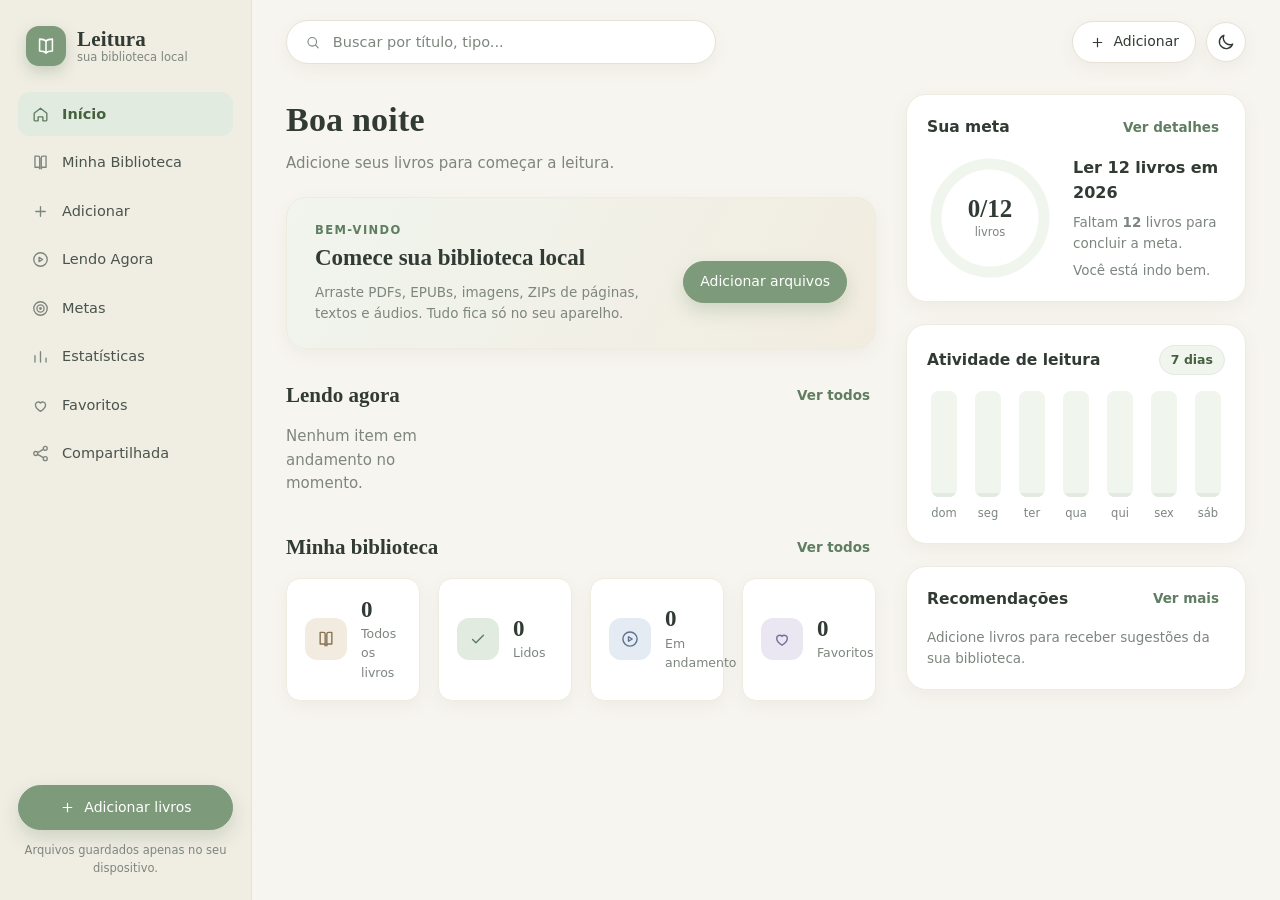
==== commit 11fed9de: "Biblioteca compartilhada via Cloudflare R2 + Workers" ====
--- a/index.html
+++ b/index.html
@@ -55,6 +55,10 @@
     <button class="nav-item" data-view="favoritos">
       <svg viewBox="0 0 24 24"><path d="M12 19.5s-6.4-3.9-6.4-8.3A3.6 3.6 0 0 1 12 8.9a3.6 3.6 0 0 1 6.4 2.3c0 4.4-6.4 8.3-6.4 8.3z"/></svg>
       <span>Favoritos</span>
+    </button>
+    <button class="nav-item" data-view="compartilhada">
+      <svg viewBox="0 0 24 24"><circle cx="18" cy="5.5" r="2.5"/><circle cx="6" cy="12" r="2.5"/><circle cx="18" cy="18.5" r="2.5"/><path d="m8.3 10.8 7.4-4.1M8.3 13.2l7.4 4.1"/></svg>
+      <span>Compartilhada</span>
     </button>
   </nav>
 
@@ -325,6 +329,34 @@
         <p>Nenhum favorito ainda.</p>
         <p class="muted">Toque no coração de um livro para guardá-lo aqui.</p>
       </div>
+    </section>
+
+    <!-- ---------- COMPARTILHADA ---------- -->
+    <section class="view" data-view="compartilhada">
+      <header class="page-head">
+        <div>
+          <h1>Biblioteca Compartilhada</h1>
+          <p class="muted" id="sharedCount">Carregando livros...</p>
+        </div>
+        <div class="page-head-actions">
+          <button class="btn" id="btnSharedKey" title="Chave de acesso para enviar ou excluir livros">
+            <svg viewBox="0 0 24 24" class="i"><circle cx="7.5" cy="15.5" r="4"/><path d="m10.5 12.5 8-8M15.5 7.5l2 2M17.5 5.5l2 2"/></svg>
+            <span>Chave</span>
+          </button>
+          <button class="btn" id="btnSharedRefresh" title="Atualizar lista">
+            <svg viewBox="0 0 24 24" class="i"><path d="M20 12a8 8 0 1 1-2.34-5.66"/><path d="M20 4v4.5h-4.5"/></svg>
+            <span>Atualizar</span>
+          </button>
+          <button class="btn btn-primary" id="btnSharedUpload">Enviar livro</button>
+        </div>
+      </header>
+
+      <div id="sharedList"></div>
+      <div class="empty" id="sharedEmpty" hidden>
+        <p>Nenhum livro compartilhado ainda.</p>
+        <p class="muted">Clique em “Enviar livro” para que todos possam baixá-lo aqui.</p>
+      </div>
+      <input type="file" id="sharedFile" hidden>
     </section>
   </main>
 </div>
--- a/css/styles.css
+++ b/css/styles.css
@@ -1154,6 +1154,21 @@
 
 .import-bar { position: fixed; left: 0; right: 0; top: 0; height: 3px; z-index: 95; background: transparent; }
 .import-bar i { display: block; height: 100%; background: var(--sage); width: 0; transition: .2s; }
+
+/* ---------------- Biblioteca compartilhada ---------------- */
+#sharedList .list-item.shared {
+  padding: 13px 14px;
+  background: var(--surface);
+  border: 1px solid var(--border-soft);
+  box-shadow: var(--shadow-sm);
+}
+#sharedList .li-actions { display: flex; gap: 8px; flex-shrink: 0; }
+
+@media (max-width: 860px) {
+  #sharedList .list-item.shared { flex-wrap: wrap; }
+  #sharedList .li-body { flex: 1 1 calc(100% - 50px); }
+  #sharedList .li-actions { width: 100%; justify-content: flex-end; }
+}
 
 /* ---------------- Responsivo ---------------- */
 @media (max-width: 1180px) {
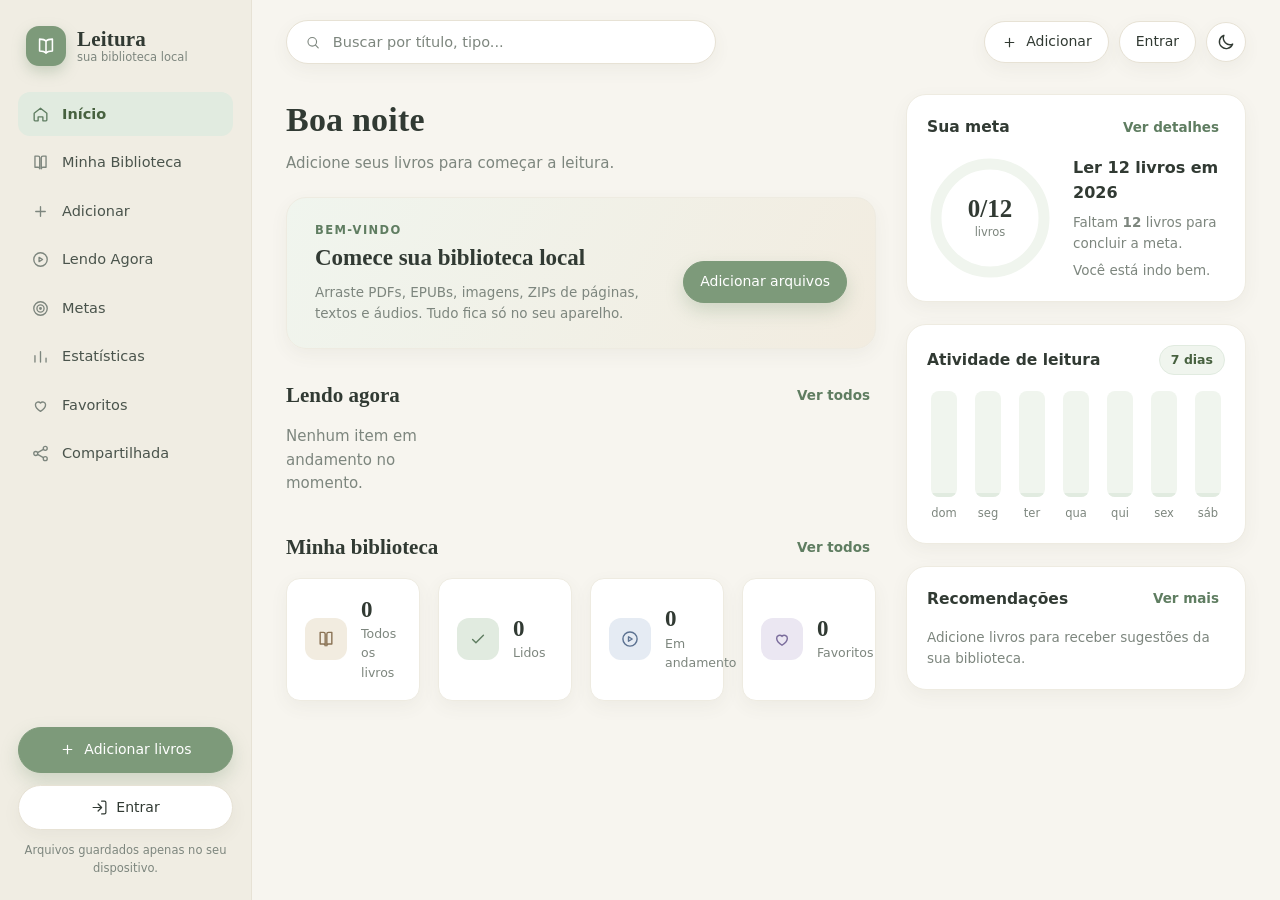
==== commit b1c47319: "Login e cadastro (e-mail/senha + Google), votos e anotacoes privadas" ====
--- a/index.html
+++ b/index.html
@@ -67,6 +67,17 @@
       <svg viewBox="0 0 24 24" class="i"><path d="M12 6v12M6 12h12"/></svg>
       Adicionar livros
     </button>
+    <button class="btn btn-block" id="btnEntrar">
+      <svg viewBox="0 0 24 24" class="i"><path d="M15 3h4a2 2 0 0 1 2 2v14a2 2 0 0 1-2 2h-4"/><path d="m10 17 5-5-5-5M15 12H3"/></svg>
+      Entrar
+    </button>
+    <div class="auth-user" id="authUser" hidden>
+      <span class="user-ava" id="userAva"></span>
+      <span class="user-meta">
+        <strong id="userName"></strong>
+        <small id="userRole"></small>
+      </span>
+    </div>
     <p class="sidebar-hint">Arquivos guardados apenas no seu dispositivo.</p>
   </div>
 </aside>
@@ -83,6 +94,7 @@
         <svg viewBox="0 0 24 24" class="i"><path d="M12 6v12M6 12h12"/></svg>
         <span>Adicionar</span>
       </button>
+      <button class="btn" id="btnAuthTop">Entrar</button>
       <button class="btn btn-circle" id="btnModeTop" title="Modo de leitura">
         <svg viewBox="0 0 24 24"><path d="M20 14.5A8 8 0 0 1 9.5 4a8.2 8.2 0 1 0 10.5 10.5z"/></svg>
       </button>
@@ -339,15 +351,11 @@
           <p class="muted" id="sharedCount">Carregando livros...</p>
         </div>
         <div class="page-head-actions">
-          <button class="btn" id="btnSharedKey" title="Chave de acesso para enviar ou excluir livros">
-            <svg viewBox="0 0 24 24" class="i"><circle cx="7.5" cy="15.5" r="4"/><path d="m10.5 12.5 8-8M15.5 7.5l2 2M17.5 5.5l2 2"/></svg>
-            <span>Chave</span>
-          </button>
           <button class="btn" id="btnSharedRefresh" title="Atualizar lista">
             <svg viewBox="0 0 24 24" class="i"><path d="M20 12a8 8 0 1 1-2.34-5.66"/><path d="M20 4v4.5h-4.5"/></svg>
             <span>Atualizar</span>
           </button>
-          <button class="btn btn-primary" id="btnSharedUpload">Enviar livro</button>
+          <button class="btn btn-primary" id="btnSharedUpload" hidden>Enviar livro</button>
         </div>
       </header>
 
@@ -573,6 +581,84 @@
   </div>
 </div>
 
+<!-- ================= LOGIN / CADASTRO ================= -->
+<div class="modal-backdrop" id="authModal" hidden>
+  <div class="modal" role="dialog" aria-modal="true" aria-labelledby="authTitle">
+    <header class="modal-head">
+      <h2 id="authTitle">Entrar</h2>
+      <button class="btn btn-icon" id="authClose" title="Fechar">&#10005;</button>
+    </header>
+
+    <div class="modal-body">
+      <div class="seg" id="authTabs">
+        <button data-tab="entrar" class="active">Entrar</button>
+        <button data-tab="cadastrar">Cadastrar</button>
+      </div>
+
+      <label class="field" id="fNome" hidden>
+        <span>Seu nome</span>
+        <input type="text" id="authNome" autocomplete="name">
+      </label>
+
+      <label class="field">
+        <span>E-mail</span>
+        <input type="email" id="authEmail" autocomplete="email" placeholder="voce@email.com">
+      </label>
+
+      <label class="field">
+        <span>Senha</span>
+        <input type="password" id="authSenha" autocomplete="current-password" placeholder="mínimo de 6 caracteres">
+      </label>
+
+      <label class="field" id="fCodigo" hidden>
+        <span>Código de dono (opcional)</span>
+        <input type="password" id="authCodigo" placeholder="Só quem vai enviar/excluir livros">
+      </label>
+
+      <div class="auth-erro" id="authErro" hidden></div>
+
+      <div class="auth-google">
+        <div id="googleBtn"></div>
+        <p class="muted auth-google-alt" id="googleAlt" hidden>Google não configurado ainda.</p>
+      </div>
+    </div>
+
+    <footer class="modal-foot">
+      <span class="muted" id="authHint">Use seu e-mail e senha.</span>
+      <div class="modal-foot-right">
+        <button class="btn" id="authCancel">Cancelar</button>
+        <button class="btn btn-primary" id="authSubmit">Entrar</button>
+      </div>
+    </footer>
+  </div>
+</div>
+
+<!-- ================= ANOTAÇÕES DO LIVRO ================= -->
+<div class="modal-backdrop" id="notesModal" hidden>
+  <div class="modal" role="dialog" aria-modal="true" aria-labelledby="socTitle">
+    <header class="modal-head">
+      <h2 id="socTitle">Anotações</h2>
+      <button class="btn btn-icon" id="socClose" title="Fechar">&#10005;</button>
+    </header>
+
+    <div class="modal-body">
+      <div class="soc-list" id="socList"></div>
+      <label class="field">
+        <span>Sua anotação (só você vê)</span>
+        <textarea id="socText" rows="3" maxlength="2000" placeholder="O que achou deste livro?"></textarea>
+      </label>
+    </div>
+
+    <footer class="modal-foot">
+      <span class="muted" id="socHint">Até 50 anotações por livro.</span>
+      <div class="modal-foot-right">
+        <button class="btn" id="socCancel">Fechar</button>
+        <button class="btn btn-primary" id="socSave">Salvar</button>
+      </div>
+    </footer>
+  </div>
+</div>
+
 <div class="drop-overlay" id="dropOverlay">
   <div class="drop-overlay-inner">
     <svg viewBox="0 0 24 24"><path d="M12 5v10M8.5 11.5 12 15l3.5-3.5"/><path d="M5 18h14"/></svg>
--- a/css/styles.css
+++ b/css/styles.css
@@ -1162,12 +1162,76 @@
   border: 1px solid var(--border-soft);
   box-shadow: var(--shadow-sm);
 }
-#sharedList .li-actions { display: flex; gap: 8px; flex-shrink: 0; }
+#sharedList .li-actions { display: flex; gap: 8px; flex-shrink: 0; align-items: center; flex-wrap: wrap; justify-content: flex-end; }
+
+.vote {
+  display: inline-flex; align-items: center; gap: 5px;
+  padding: 6px 11px; border-radius: 999px;
+  border: 1px solid var(--border); background: var(--surface);
+  font-size: 13px; color: var(--text-soft); cursor: pointer;
+  transition: .15s; box-shadow: none;
+}
+.vote svg { width: 15px; height: 15px; }
+.vote b { font-size: 12.5px; font-weight: 700; }
+.vote:hover { border-color: var(--sage); color: var(--sage-ink); }
+.vote.vote-down svg { transform: rotate(180deg); }
+.vote.on { background: var(--sage-100); border-color: var(--sage); color: var(--sage-ink); }
+
+/* ---------------- Conta (entrar / cadastrar) ---------------- */
+.auth-user {
+  display: flex; align-items: center; gap: 10px;
+  background: var(--surface); border: 1px solid var(--border);
+  border-radius: 14px; padding: 9px 11px; margin-bottom: 8px;
+}
+.user-ava {
+  width: 32px; height: 32px; flex: 0 0 32px; border-radius: 50%;
+  background: var(--sage); color: #fff;
+  display: grid; place-items: center;
+  font-weight: 700; font-size: 15px;
+}
+.user-meta { display: flex; flex-direction: column; min-width: 0; line-height: 1.25; }
+.user-meta strong { font-size: 13.5px; white-space: nowrap; overflow: hidden; text-overflow: ellipsis; }
+.user-meta small { font-size: 11.5px; color: var(--muted); }
+
+.auth-erro {
+  background: #fbf1f0; border: 1px solid #e8cbc8; color: #a1554f;
+  border-radius: 12px; padding: 10px 13px; font-size: 13.5px;
+}
+html[data-theme="dark"] .auth-erro { background: #3a2b2a; border-color: #5a3f3d; color: #e0a8a3; }
+
+.auth-google { display: flex; flex-direction: column; align-items: center; gap: 6px; }
+.auth-google-alt { font-size: 12.5px; text-align: center; }
+
+.field input[type="email"],
+.field input[type="password"] {
+  background: var(--bg); border: 1px solid var(--border);
+  border-radius: 12px; padding: 10px 13px; font-size: 14.5px; outline: none;
+}
+.field input[type="email"]:focus,
+.field input[type="password"]:focus { border-color: var(--sage); }
+
+/* ---------------- Anotações ---------------- */
+.soc-list { display: flex; flex-direction: column; gap: 10px; }
+.soc-list > .muted { font-size: 13.5px; }
+.soc-note {
+  background: var(--surface-2); border: 1px solid var(--border-soft);
+  border-radius: 14px; padding: 11px 13px;
+}
+.soc-note-head { display: flex; align-items: center; justify-content: space-between; gap: 10px; margin-bottom: 6px; }
+.soc-note-date { font-size: 12px; color: var(--muted); }
+.soc-note p { margin: 0; font-size: 14px; line-height: 1.5; white-space: pre-wrap; word-break: break-word; }
+
+.field textarea {
+  background: var(--bg); border: 1px solid var(--border);
+  border-radius: 12px; padding: 10px 13px; font-size: 14.5px;
+  font-family: var(--font); resize: vertical; outline: none; min-height: 74px;
+}
+.field textarea:focus { border-color: var(--sage); }
 
 @media (max-width: 860px) {
   #sharedList .list-item.shared { flex-wrap: wrap; }
   #sharedList .li-body { flex: 1 1 calc(100% - 50px); }
-  #sharedList .li-actions { width: 100%; justify-content: flex-end; }
+  #sharedList .li-actions { width: 100%; justify-content: flex-start; }
 }
 
 /* ---------------- Responsivo ---------------- */
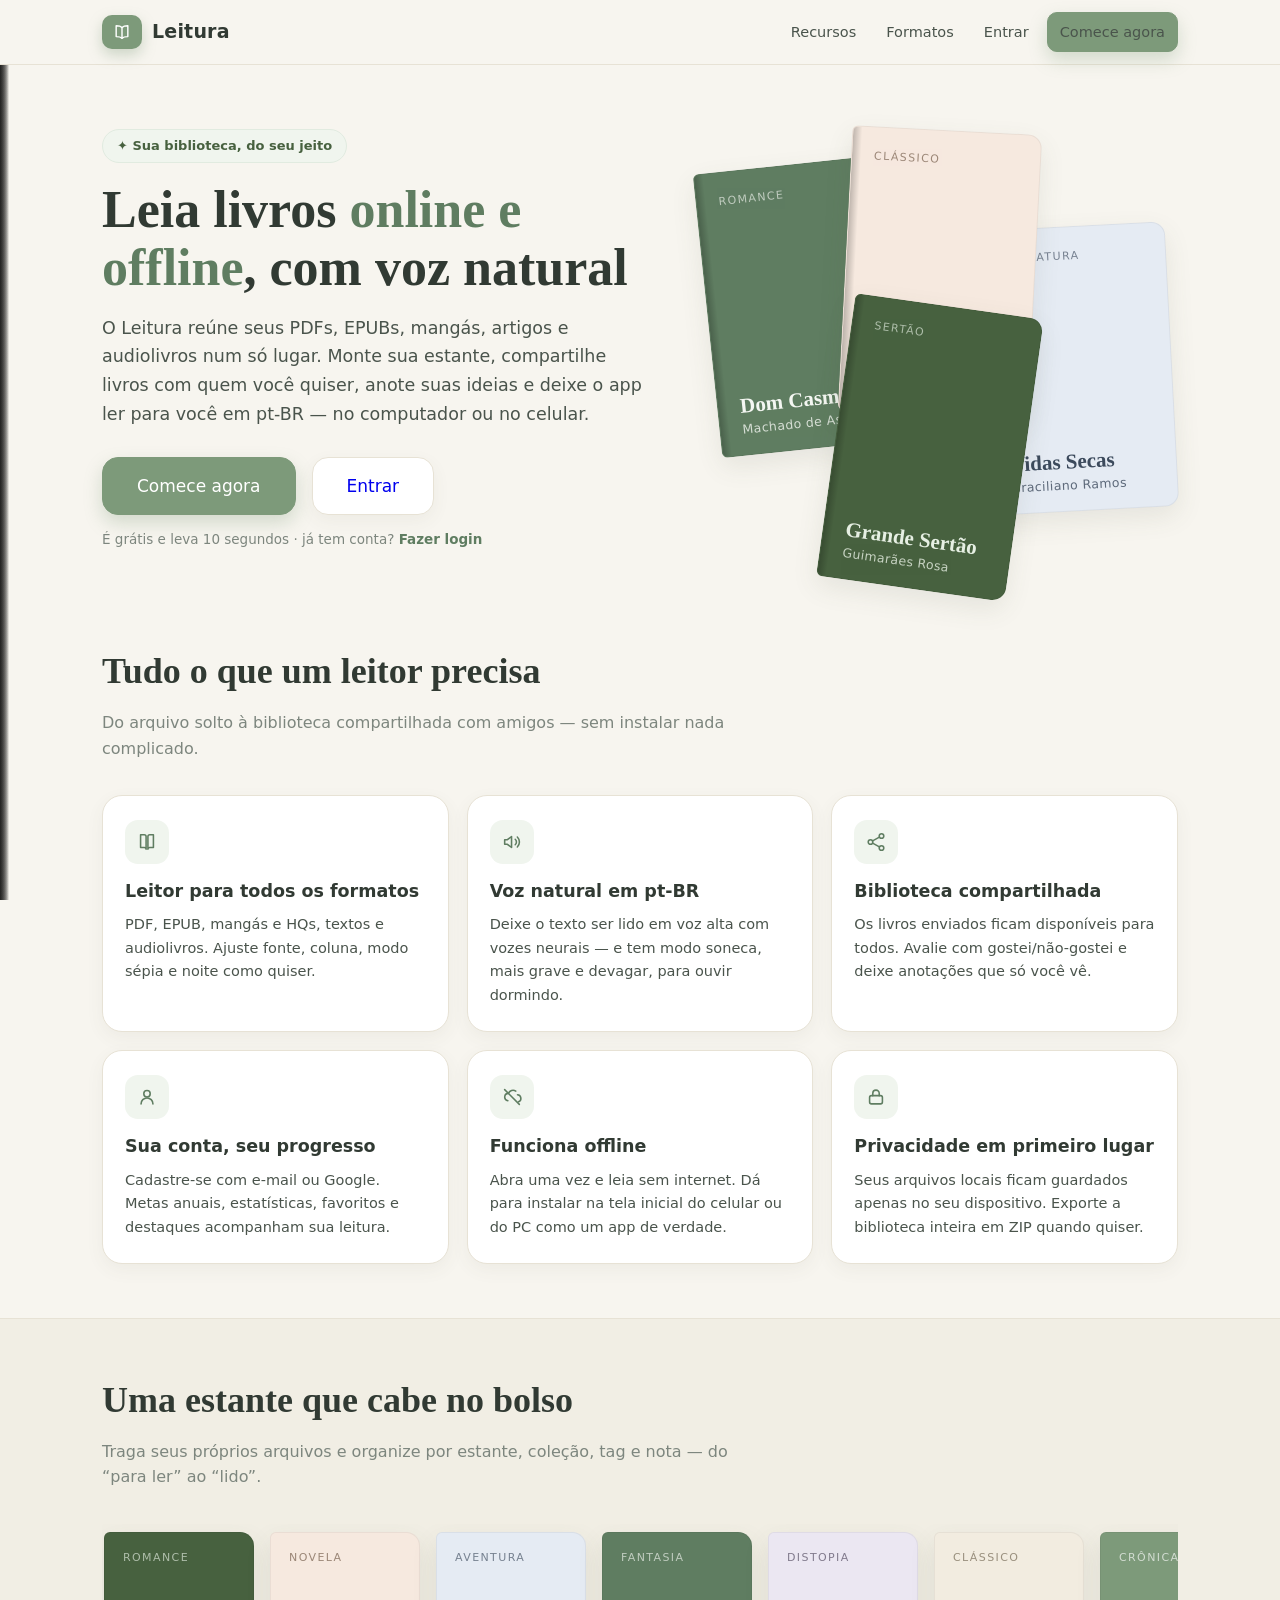
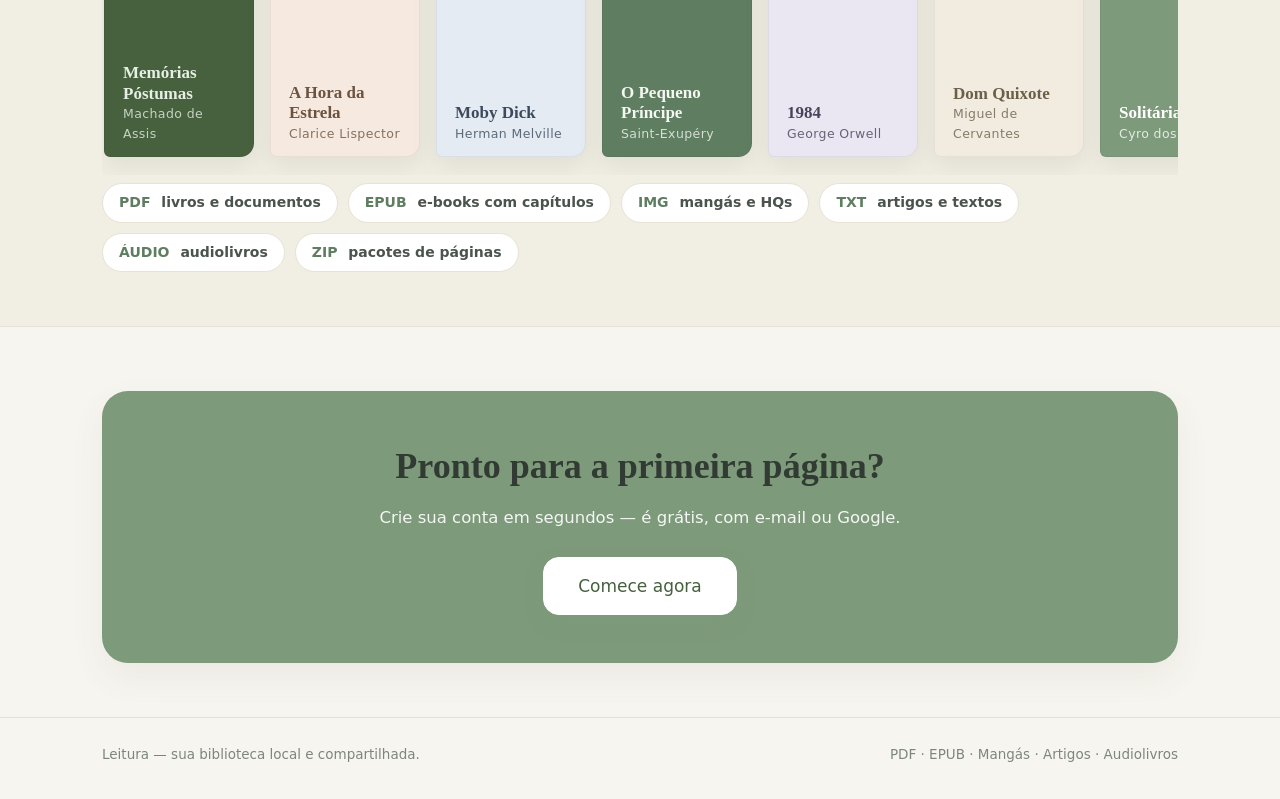
==== commit c386f21b: "Pagina de apresentacao antes do app: capas, recursos e botao Comece agora (abre o cadastro)" ====
--- a/index.html
+++ b/index.html
@@ -3,680 +3,288 @@
 <head>
 <meta charset="UTF-8">
 <meta name="viewport" content="width=device-width, initial-scale=1.0">
-<title>Leitura — sua biblioteca</title>
+<title>Leitura — sua biblioteca de livros online e offline</title>
 <link rel="icon" href="data:image/svg+xml,%3Csvg xmlns='http://www.w3.org/2000/svg' viewBox='0 0 100 100'%3E%3Crect width='100' height='100' rx='24' fill='%237d9a7a'/%3E%3Cpath d='M28 32h18a6 6 0 016 6v32a6 6 0 00-6-6H28zM72 32H54a6 6 0 00-6 6v32a6 6 0 016-6h18z' fill='none' stroke='white' stroke-width='5' stroke-linejoin='round'/%3E%3C/svg%3E">
 <link rel="manifest" href="manifest.json">
 <link rel="apple-touch-icon" href="icon-192.png">
 <meta name="theme-color" content="#7d9a7a">
-<meta name="description" content="Biblioteca e leitor local: PDF, EPUB, mangás, artigos e audiolivros, tudo offline no seu dispositivo.">
+<meta name="description" content="Biblioteca e leitor de livros: PDF, EPUB, mangás, artigos e audiolivros com voz natural, biblioteca compartilhada e tudo offline no seu dispositivo.">
 <link rel="stylesheet" href="css/styles.css">
+<style>
+  /* ---- Landing page: reusa a paleta original do Leitura ---- */
+  body.landing { display: block; }
+
+  .lp-wrap { max-width: 1120px; margin: 0 auto; padding: 0 22px; }
+
+  /* Topbar */
+  .lp-top {
+    position: sticky; top: 0; z-index: 20;
+    background: var(--bg);
+    border-bottom: 1px solid var(--border);
+  }
+  .lp-top .lp-wrap { display: flex; align-items: center; gap: 18px; height: 64px; }
+  .lp-brand { display: flex; align-items: center; gap: 10px; text-decoration: none; color: var(--text); }
+  .lp-brand .brand-mark { width: 34px; height: 34px; border-radius: 10px; background: var(--sage); color: #fff; display: grid; place-items: center; }
+  .lp-brand .brand-mark svg { width: 20px; height: 20px; }
+  .lp-brand strong { font-size: 19px; letter-spacing: .2px; }
+  .lp-nav { margin-left: auto; display: flex; align-items: center; gap: 6px; }
+  .lp-nav a { color: var(--text-soft); text-decoration: none; font-size: 14.5px; padding: 8px 12px; border-radius: 10px; }
+  .lp-nav a:hover { background: var(--surface-2); color: var(--text); }
+
+  /* Hero */
+  .lp-hero { padding: 64px 0 40px; }
+  .lp-hero .lp-wrap { display: grid; grid-template-columns: 1.05fr .95fr; gap: 44px; align-items: center; }
+  .lp-kicker {
+    display: inline-flex; align-items: center; gap: 8px;
+    background: var(--sage-50); color: var(--sage-ink);
+    border: 1px solid var(--sage-100); border-radius: 999px;
+    font-size: 13px; font-weight: 600; padding: 6px 14px; margin-bottom: 18px;
+  }
+  .lp-hero h1 {
+    font-family: var(--display); font-weight: 600;
+    font-size: clamp(34px, 5vw, 52px); line-height: 1.12; margin: 0 0 16px;
+    color: var(--text);
+  }
+  .lp-hero h1 em { font-style: normal; color: var(--sage-deep); }
+  .lp-lead { font-size: 17.5px; line-height: 1.65; color: var(--text-soft); margin: 0 0 28px; max-width: 34em; }
+  .lp-cta-row { display: flex; align-items: center; gap: 16px; flex-wrap: wrap; }
+  .lp-btn-lg { padding: 15px 34px; font-size: 17px; border-radius: 16px; text-decoration: none; }
+  .lp-note { font-size: 13.5px; color: var(--muted); margin: 14px 0 0; }
+  .lp-note a { color: var(--sage-deep); font-weight: 600; text-decoration: none; }
+  .lp-note a:hover { text-decoration: underline; }
+
+  /* Capas */
+  .capas { position: relative; height: 420px; }
+  .capa {
+    position: absolute; width: 190px; aspect-ratio: 2 / 3;
+    border-radius: 6px 14px 14px 6px; padding: 20px 16px 16px 22px;
+    box-shadow: var(--shadow-card); overflow: hidden;
+    display: flex; flex-direction: column; justify-content: space-between;
+    border: 1px solid rgba(0,0,0,.05);
+  }
+  .capa::before {
+    content: ""; position: absolute; left: 0; top: 0; bottom: 0; width: 9px;
+    background: linear-gradient(90deg, rgba(0,0,0,.22), rgba(0,0,0,0));
+  }
+  .capa .capa-t { font-family: var(--display); font-size: 21px; line-height: 1.2; font-weight: 600; }
+  .capa .capa-a { font-size: 12.5px; opacity: .8; letter-spacing: .4px; }
+  .capa .capa-selo { font-size: 11px; letter-spacing: 1.4px; text-transform: uppercase; opacity: .65; }
+  .capa-1 { background: #5f7d61; color: #f4f7f2; transform: rotate(-6deg); left: 4%; top: 34px; z-index: 2; }
+  .capa-2 { background: #f6e9df; color: #6b5340; transform: rotate(3deg); left: 32%; top: 0; z-index: 3; }
+  .capa-3 { background: #47613f; color: #e6efe3; transform: rotate(8deg); left: 30%; top: 175px; z-index: 4; }
+  .capa-4 { background: #e5ebf3; color: #3c4a5c; transform: rotate(-3deg); left: 60%; top: 96px; z-index: 1; }
+
+  /* Seções */
+  .lp-sec { padding: 54px 0; }
+  .lp-sec-head { max-width: 640px; margin-bottom: 34px; }
+  .lp-sec-head h2 { font-family: var(--display); font-size: clamp(26px, 3.4vw, 36px); margin: 0 0 10px; color: var(--text); font-weight: 600; }
+  .lp-sec-head p { margin: 0; color: var(--muted); font-size: 16px; line-height: 1.6; }
+
+  .lp-grid { display: grid; grid-template-columns: repeat(3, 1fr); gap: 18px; }
+  .lp-card {
+    background: var(--surface); border: 1px solid var(--border);
+    border-radius: var(--r); padding: 24px 22px; box-shadow: var(--shadow-sm);
+  }
+  .lp-card .lp-ic {
+    width: 44px; height: 44px; border-radius: 13px; display: grid; place-items: center;
+    background: var(--sage-50); color: var(--sage-deep); margin-bottom: 14px;
+  }
+  .lp-card .lp-ic svg { width: 22px; height: 22px; }
+  .lp-card h3 { margin: 0 0 8px; font-size: 17.5px; color: var(--text); }
+  .lp-card p { margin: 0; font-size: 14.5px; line-height: 1.62; color: var(--text-soft); }
+
+  /* Estante */
+  .lp-estante { background: var(--surface-2); border-top: 1px solid var(--border); border-bottom: 1px solid var(--border); }
+  .lp-shelf {
+    display: flex; gap: 16px; overflow-x: auto; padding: 8px 2px 18px;
+    scrollbar-width: thin;
+  }
+  .lp-shelf .capa { position: static; transform: none; flex: 0 0 150px; width: 150px; padding: 16px 13px 13px 18px; }
+  .lp-shelf .capa-t { font-size: 17px; }
+  .lp-chips { display: flex; flex-wrap: wrap; gap: 10px; margin-top: 8px; }
+  .lp-chip {
+    background: var(--surface); border: 1px solid var(--border); color: var(--text-soft);
+    border-radius: 999px; padding: 8px 16px; font-size: 14px; font-weight: 600;
+  }
+  .lp-chip b { color: var(--sage-deep); margin-right: 6px; }
+
+  /* CTA final */
+  .lp-cta { background: var(--sage); color: #fff; border-radius: 26px; padding: 48px 34px; text-align: center; margin: 10px 0 54px; box-shadow: var(--shadow); }
+  .lp-cta h2 { font-family: var(--display); font-size: clamp(26px, 3.4vw, 36px); margin: 0 0 10px; font-weight: 600; }
+  .lp-cta p { margin: 0 0 26px; opacity: .92; font-size: 16.5px; }
+  .lp-cta .btn { background: #fff; color: var(--sage-ink); border-color: #fff; }
+  .lp-cta .btn:hover { background: var(--sage-50); }
+
+  /* Rodapé */
+  .lp-foot { border-top: 1px solid var(--border); padding: 26px 0 34px; color: var(--muted); font-size: 13.5px; }
+  .lp-foot .lp-wrap { display: flex; justify-content: space-between; gap: 12px; flex-wrap: wrap; }
+
+  @media (max-width: 940px) {
+    .lp-hero .lp-wrap { grid-template-columns: 1fr; }
+    .capas { height: 340px; max-width: 480px; }
+    .lp-grid { grid-template-columns: repeat(2, 1fr); }
+  }
+  @media (max-width: 640px) {
+    .lp-nav a[href="#recursos"] { display: none; }
+    .lp-hero { padding-top: 40px; }
+    .lp-grid { grid-template-columns: 1fr; }
+    .capas { height: 300px; }
+    .capa { width: 150px; }
+    .capa-1 { left: 0; } .capa-2 { left: 26%; } .capa-3 { left: 24%; top: 150px; } .capa-4 { left: 52%; top: 80px; }
+    .lp-cta { border-radius: 20px; padding: 38px 20px; }
+  }
+</style>
 </head>
-<body>
-
-<!-- ================= SIDEBAR ================= -->
-<aside class="sidebar">
-  <div class="brand">
-    <span class="brand-mark">
-      <svg viewBox="0 0 24 24" fill="none" stroke="currentColor" stroke-width="1.7" stroke-linecap="round" stroke-linejoin="round">
-        <path d="M12 6.5C10.5 5 8.5 4.5 5 4.5v13c3.5 0 5.5.5 7 2 1.5-1.5 3.5-2 7-2v-13c-3.5 0-5.5.5-7 2z"/><path d="M12 6.5v13"/>
-      </svg>
-    </span>
-    <span class="brand-text">
+<body class="landing">
+
+<!-- ================= TOPO ================= -->
+<header class="lp-top">
+  <div class="lp-wrap">
+    <a class="lp-brand" href="./">
+      <span class="brand-mark">
+        <svg viewBox="0 0 24 24" fill="none" stroke="currentColor" stroke-width="1.7" stroke-linecap="round" stroke-linejoin="round">
+          <path d="M12 6.5C10.5 5 8.5 4.5 5 4.5v13c3.5 0 5.5.5 7 2 1.5-1.5 3.5-2 7-2v-13c-3.5 0-5.5.5-7 2z"/><path d="M12 6.5v13"/>
+        </svg>
+      </span>
       <strong>Leitura</strong>
-      <small>sua biblioteca local</small>
-    </span>
-  </div>
-
-  <nav class="nav" id="nav">
-    <button class="nav-item active" data-view="home">
-      <svg viewBox="0 0 24 24"><path d="M4 10.5 12 4l8 6.5V19a1 1 0 0 1-1 1h-4v-5h-6v5H5a1 1 0 0 1-1-1z"/></svg>
-      <span>Início</span>
-    </button>
-    <button class="nav-item" data-view="biblioteca">
-      <svg viewBox="0 0 24 24"><path d="M5 4h4a2 2 0 0 1 2 2v14a2 2 0 0 0-2-2H5zM19 4h-4a2 2 0 0 0-2 2v14a2 2 0 0 1 2-2h4z"/></svg>
-      <span>Minha Biblioteca</span>
-    </button>
-    <button class="nav-item" data-view="adicionar">
-      <svg viewBox="0 0 24 24"><path d="M12 6v12M6 12h12"/></svg>
-      <span>Adicionar</span>
-    </button>
-    <button class="nav-item" data-view="lendo">
-      <svg viewBox="0 0 24 24"><circle cx="12" cy="12" r="8.5"/><path d="M10.2 9.3v5.4l4.4-2.7z"/></svg>
-      <span>Lendo Agora</span>
-    </button>
-    <button class="nav-item" data-view="metas">
-      <svg viewBox="0 0 24 24"><circle cx="12" cy="12" r="8.5"/><circle cx="12" cy="12" r="4.5"/><circle cx="12" cy="12" r="1"/></svg>
-      <span>Metas</span>
-    </button>
-    <button class="nav-item" data-view="stats">
-      <svg viewBox="0 0 24 24"><path d="M5 19V11M12 19V6M19 19v-5"/></svg>
-      <span>Estatísticas</span>
-    </button>
-    <button class="nav-item" data-view="favoritos">
-      <svg viewBox="0 0 24 24"><path d="M12 19.5s-6.4-3.9-6.4-8.3A3.6 3.6 0 0 1 12 8.9a3.6 3.6 0 0 1 6.4 2.3c0 4.4-6.4 8.3-6.4 8.3z"/></svg>
-      <span>Favoritos</span>
-    </button>
-    <button class="nav-item" data-view="compartilhada">
-      <svg viewBox="0 0 24 24"><circle cx="18" cy="5.5" r="2.5"/><circle cx="6" cy="12" r="2.5"/><circle cx="18" cy="18.5" r="2.5"/><path d="m8.3 10.8 7.4-4.1M8.3 13.2l7.4 4.1"/></svg>
-      <span>Compartilhada</span>
-    </button>
-  </nav>
-
-  <div class="sidebar-foot">
-    <button class="btn btn-primary btn-block" id="btnAddSide">
-      <svg viewBox="0 0 24 24" class="i"><path d="M12 6v12M6 12h12"/></svg>
-      Adicionar livros
-    </button>
-    <button class="btn btn-block" id="btnEntrar">
-      <svg viewBox="0 0 24 24" class="i"><path d="M15 3h4a2 2 0 0 1 2 2v14a2 2 0 0 1-2 2h-4"/><path d="m10 17 5-5-5-5M15 12H3"/></svg>
-      Entrar
-    </button>
-    <div class="auth-user" id="authUser" hidden>
-      <span class="user-ava" id="userAva"></span>
-      <span class="user-meta">
-        <strong id="userName"></strong>
-        <small id="userRole"></small>
-      </span>
-    </div>
-    <p class="sidebar-hint">Arquivos guardados apenas no seu dispositivo.</p>
-  </div>
-</aside>
-
-<!-- ================= CONTEÚDO ================= -->
-<div class="content">
-  <header class="topbar">
-    <div class="search">
-      <svg viewBox="0 0 24 24"><circle cx="11" cy="11" r="6.5"/><path d="m16 16 4 4"/></svg>
-      <input type="search" id="search" placeholder="Buscar por título, tipo..." autocomplete="off">
-    </div>
-    <div class="topbar-actions">
-      <button class="btn" id="btnAdd">
-        <svg viewBox="0 0 24 24" class="i"><path d="M12 6v12M6 12h12"/></svg>
-        <span>Adicionar</span>
-      </button>
-      <button class="btn" id="btnAuthTop">Entrar</button>
-      <button class="btn btn-circle" id="btnModeTop" title="Modo de leitura">
-        <svg viewBox="0 0 24 24"><path d="M20 14.5A8 8 0 0 1 9.5 4a8.2 8.2 0 1 0 10.5 10.5z"/></svg>
-      </button>
-    </div>
-  </header>
-
-  <main class="views" id="views">
-
-    <!-- ---------- INÍCIO ---------- -->
-    <section class="view" data-view="home">
-      <div class="home-grid">
-        <div class="home-main">
-          <header class="greeting">
-            <h1 id="greeting">Olá</h1>
-            <p id="greetingSub">Que tal continuar de onde parou?</p>
-          </header>
-
-          <div id="hero"></div>
-
-          <div class="section-head">
-            <h2>Lendo agora</h2>
-            <button class="link" data-view="lendo">Ver todos</button>
-          </div>
-          <div class="row-cards" id="lendoRow"></div>
-
-          <div class="section-head">
-            <h2>Minha biblioteca</h2>
-            <button class="link" data-view="biblioteca">Ver todos</button>
-          </div>
-          <div class="stat-grid" id="statGrid"></div>
-        </div>
-
-        <aside class="home-side">
-          <section class="panel">
-            <div class="panel-head">
-              <h3>Sua meta</h3>
-              <button class="link" data-view="metas">Ver detalhes</button>
-            </div>
-            <div class="goal" id="goalBox"></div>
-          </section>
-
-          <section class="panel">
-            <div class="panel-head">
-              <h3>Atividade de leitura</h3>
-              <span class="chip-static" id="actRange">7 dias</span>
-            </div>
-            <div class="chart" id="actChart"></div>
-          </section>
-
-          <section class="panel">
-            <div class="panel-head">
-              <h3>Recomendações</h3>
-              <button class="link" data-view="biblioteca">Ver mais</button>
-            </div>
-            <div class="reco-list" id="recoList"></div>
-          </section>
-        </aside>
-      </div>
-    </section>
-
-    <!-- ---------- ADICIONAR ---------- -->
-    <section class="view" data-view="adicionar">
-      <header class="page-head">
-        <div>
-          <h1>Adicionar títulos</h1>
-          <p class="muted">Novos arquivos vão direto para a sua biblioteca local</p>
-        </div>
-        <div class="page-head-actions">
-          <button class="btn btn-primary" id="btnPick">Escolher arquivos</button>
-        </div>
-      </header>
-
-      <div class="add-grid">
-        <div class="dropzone dropzone-lg" id="dropzone">
-          <div class="dropzone-inner">
-            <span class="dropzone-icon">
-              <svg viewBox="0 0 24 24"><path d="M12 5v10M8.5 11.5 12 15l3.5-3.5"/><path d="M5 18h14"/></svg>
-            </span>
-            <p><strong>Arraste seus arquivos aqui</strong></p>
-            <p class="muted">Solte quantos quiser — eles entram juntos na biblioteca</p>
-            <button class="btn btn-primary" id="btnPickInner">Selecionar arquivos</button>
-            <p class="muted dropzone-or">ou arraste e solte em qualquer lugar da tela</p>
-          </div>
-        </div>
-
-        <div class="add-side">
-          <section class="panel">
-            <div class="panel-head"><h3>Formatos aceitos</h3></div>
-            <ul class="format-list">
-              <li><span class="fmt">PDF</span> Livros e documentos</li>
-              <li><span class="fmt">EPUB</span> E-books com capítulos</li>
-              <li><span class="fmt">IMG</span> Mangás e HQs (png, jpg, webp)</li>
-              <li><span class="fmt">ZIP</span> Pacotes de páginas ou áudios</li>
-              <li><span class="fmt">TXT</span> Artigos e textos (txt, md, html)</li>
-              <li><span class="fmt">ÁUDIO</span> Audiolivros (mp3, m4a, ogg)</li>
-            </ul>
-          </section>
-
-          <section class="panel">
-            <div class="panel-head"><h3>Como funciona</h3></div>
-            <ul class="tips-list">
-              <li>Os arquivos ficam só no seu dispositivo — nada é enviado para a internet.</li>
-              <li>Para álbuns de imagens ou áudios, mande todos os arquivos de uma vez.</li>
-              <li>Use <strong>Exportar</strong> na Biblioteca para guardar uma cópia de tudo em um arquivo.</li>
-            </ul>
-            <p class="muted" id="addCount">0 títulos na biblioteca</p>
-          </section>
-        </div>
-      </div>
-    </section>
-
-    <!-- ---------- BIBLIOTECA ---------- -->
-    <section class="view" data-view="biblioteca">
-      <header class="page-head">
-        <div>
-          <h1>Minha Biblioteca</h1>
-          <p class="muted" id="libCount">0 itens</p>
-        </div>
-        <div class="page-head-actions">
-          <select id="sort" class="select">
-            <option value="recent">Mais recentes</option>
-            <option value="name">Nome (A-Z)</option>
-            <option value="progress">Continuar lendo</option>
-            <option value="rating">Nota (maior)</option>
-          </select>
-          <button class="btn" id="btnExport" title="Salvar cópia da biblioteca em um arquivo">
-            <svg viewBox="0 0 24 24" class="i"><path d="M12 15V5M8.5 8.5 12 5l3.5 3.5"/><path d="M5 15v3a1 1 0 0 0 1 1h12a1 1 0 0 0 1-1v-3"/></svg>
-            <span>Exportar</span>
-          </button>
-          <button class="btn" id="btnImport" title="Restaurar biblioteca de um arquivo exportado">
-            <svg viewBox="0 0 24 24" class="i"><path d="M12 5v10M8.5 11.5 12 15l3.5-3.5"/><path d="M5 19h14"/></svg>
-            <span>Importar</span>
-          </button>
-          <button class="btn btn-primary" id="btnAddLib" data-view="adicionar">+ Adicionar</button>
-        </div>
-      </header>
-
-      <nav class="chips" id="filters">
-        <button class="chip active" data-filter="all">Todos</button>
-        <button class="chip" data-filter="pdf">Livros PDF</button>
-        <button class="chip" data-filter="comic">Mangás &amp; HQs</button>
-        <button class="chip" data-filter="epub">EPUB</button>
-        <button class="chip" data-filter="audio">Audiobooks</button>
-        <button class="chip" data-filter="text">Artigos</button>
-      </nav>
-
-      <div class="shelf-row">
-        <nav class="chips chips-shelf" id="shelfChips"></nav>
-        <select id="tagSel" class="select select-sm" hidden></select>
-      </div>
-
-      <div class="grid" id="grid"></div>
-      <div class="empty" id="empty">
-        <p>Sua biblioteca está vazia.</p>
-        <p class="muted">Arraste arquivos para a área acima ou clique em “Adicionar”.</p>
-      </div>
-    </section>
-
-    <!-- ---------- LENDO AGORA ---------- -->
-    <section class="view" data-view="lendo">
-      <header class="page-head">
-        <div>
-          <h1>Lendo Agora</h1>
-          <p class="muted">Livros e capítulos em andamento</p>
-        </div>
-      </header>
-      <div class="grid" id="lendoGrid"></div>
-      <div class="empty" id="lendoEmpty">
-        <p>Nada em andamento ainda.</p>
-        <p class="muted">Abra um livro da biblioteca para começar.</p>
-        <button class="btn btn-primary" data-view="biblioteca">Ir para a biblioteca</button>
-      </div>
-    </section>
-
-    <!-- ---------- METAS ---------- -->
-    <section class="view" data-view="metas">
-      <header class="page-head">
-        <div>
-          <h1>Metas</h1>
-          <p class="muted">Acompanhe o quanto você já leu este ano</p>
-        </div>
-      </header>
-
-      <div class="metas-grid">
-        <section class="panel panel-lg">
-          <h3>Meta de leitura <span id="metaYear"></span></h3>
-          <div class="goal goal-lg" id="goalBig"></div>
-          <div class="goal-form">
-            <label for="metaInput">Livros por ano</label>
-            <div class="goal-form-row">
-              <input type="number" id="metaInput" min="1" max="500" step="1">
-              <button class="btn btn-primary" id="metaSave">Salvar meta</button>
-            </div>
-          </div>
-        </section>
-
-        <section class="panel panel-lg">
-          <div class="panel-head">
-            <h3>Concluídos</h3>
-            <span class="chip-static" id="doneCount">0</span>
-          </div>
-          <div class="list" id="doneList"></div>
-        </section>
-      </div>
-    </section>
-
-    <!-- ---------- ESTATÍSTICAS ---------- -->
-    <section class="view" data-view="stats">
-      <header class="page-head">
-        <div>
-          <h1>Estatísticas</h1>
-          <p class="muted">Um panorama dos seus hábitos de leitura</p>
-        </div>
-      </header>
-
-      <div class="kpi-grid" id="kpiGrid"></div>
-
-      <div class="stats-grid">
-        <section class="panel panel-lg">
-          <div class="panel-head">
-            <h3>Tempo de leitura nos últimos 7 dias</h3>
-            <span class="chip-static" id="weekTotal">0h</span>
-          </div>
-          <div class="chart chart-tall" id="weekChart"></div>
-        </section>
-
-        <section class="panel panel-lg">
-          <div class="panel-head"><h3>Resumo</h3></div>
-          <div class="list" id="summaryList"></div>
-        </section>
-      </div>
-    </section>
-
-    <!-- ---------- FAVORITOS ---------- -->
-    <section class="view" data-view="favoritos">
-      <header class="page-head">
-        <div>
-          <h1>Favoritos</h1>
-          <p class="muted">Os títulos que você marcou com coração</p>
-        </div>
-      </header>
-      <div class="grid" id="favGrid"></div>
-      <div class="empty" id="favEmpty">
-        <p>Nenhum favorito ainda.</p>
-        <p class="muted">Toque no coração de um livro para guardá-lo aqui.</p>
-      </div>
-    </section>
-
-    <!-- ---------- COMPARTILHADA ---------- -->
-    <section class="view" data-view="compartilhada">
-      <header class="page-head">
-        <div>
-          <h1>Biblioteca Compartilhada</h1>
-          <p class="muted" id="sharedCount">Carregando livros...</p>
-        </div>
-        <div class="page-head-actions">
-          <button class="btn" id="btnSharedRefresh" title="Atualizar lista">
-            <svg viewBox="0 0 24 24" class="i"><path d="M20 12a8 8 0 1 1-2.34-5.66"/><path d="M20 4v4.5h-4.5"/></svg>
-            <span>Atualizar</span>
-          </button>
-          <button class="btn btn-primary" id="btnSharedUpload" hidden>Enviar livro</button>
-        </div>
-      </header>
-
-      <div id="sharedList"></div>
-      <div class="empty" id="sharedEmpty" hidden>
-        <p>Nenhum livro compartilhado ainda.</p>
-        <p class="muted">Clique em “Enviar livro” para que todos possam baixá-lo aqui.</p>
-      </div>
-      <input type="file" id="sharedFile" hidden>
-    </section>
-  </main>
-</div>
-
-<!-- ================= LEITOR ================= -->
-<div id="readerView" data-mode="light" hidden>
-  <div class="reader-progress"><span id="readerProgressFill"></span></div>
-  <div class="reader-bar">
-    <button class="btn btn-icon" id="btnBack" title="Voltar à biblioteca">
-      <svg viewBox="0 0 24 24"><path d="M14.5 6 9 12l5.5 6"/></svg>
-    </button>
-    <div class="reader-title" id="readerTitle">—</div>
-    <div class="reader-controls" id="readerControls"></div>
-    <div class="reader-tools">
-      <button class="btn btn-icon" id="btnFind" title="Buscar no livro (Ctrl+F)">
-        <svg viewBox="0 0 24 24" fill="none" stroke="currentColor" stroke-width="1.8" stroke-linecap="round"><circle cx="11" cy="11" r="6.5"/><path d="m16 16 4 4"/></svg>
-      </button>
-      <button class="btn btn-icon" id="btnSpeak" title="Ler em voz alta" hidden>
-        <svg viewBox="0 0 24 24" fill="none" stroke="currentColor" stroke-width="1.8" stroke-linecap="round" stroke-linejoin="round"><path d="M4 9.5h3l4.5-3.5v12L7 14.5H4z"/><path d="M15.5 9a4 4 0 0 1 0 6"/><path d="M17.8 6.6a7.5 7.5 0 0 1 0 10.8"/></svg>
-      </button>
-      <button class="btn btn-icon" id="btnType" title="Ajustar texto (fonte e coluna)" hidden>
-        <span class="aa">Aa</span>
-      </button>
-      <button class="btn btn-icon" id="btnNotes" title="Anotar esta página (N)">
-        <svg viewBox="0 0 24 24"><path d="M15.5 5.5 18.5 8.5 9 18H6v-3z"/><path d="M5 19h14"/></svg>
-      </button>
-      <button class="btn btn-icon" id="btnMode" title="Modo de leitura (claro, sépia, noite)">
-        <svg viewBox="0 0 24 24"><path d="M20 14.5A8 8 0 0 1 9.5 4a8.2 8.2 0 1 0 10.5 10.5z"/></svg>
-      </button>
-    </div>
-  </div>
-
-  <!-- Busca no livro -->
-  <div class="find-bar" id="findBar" hidden>
-    <svg class="find-ic" viewBox="0 0 24 24" fill="none" stroke="currentColor" stroke-width="1.8" stroke-linecap="round"><circle cx="11" cy="11" r="6.5"/><path d="m16 16 4 4"/></svg>
-    <input type="search" id="findInput" placeholder="Buscar no livro..." autocomplete="off" spellcheck="false">
-    <span class="find-count" id="findCount">0/0</span>
-    <button class="btn btn-icon" id="findPrev" title="Anterior (Enter)">
-      <svg viewBox="0 0 24 24" fill="none" stroke="currentColor" stroke-width="1.8" stroke-linecap="round"><path d="M6 14.5 12 8.5l6 6"/></svg>
-    </button>
-    <button class="btn btn-icon" id="findNext" title="Próximo (Shift+Enter)">
-      <svg viewBox="0 0 24 24" fill="none" stroke="currentColor" stroke-width="1.8" stroke-linecap="round"><path d="M6 9.5 12 15.5l6-6"/></svg>
-    </button>
-    <button class="btn btn-icon" id="findClose" title="Fechar (Esc)">
-      <svg viewBox="0 0 24 24"><path d="m7 7 10 10M17 7 7 17"/></svg>
-    </button>
-  </div>
-
-  <!-- Painel de anotações -->
-  <aside class="notes-panel" id="notesPanel" hidden>
-    <div class="notes-head">
-      <div>
-        <h4>Anotações</h4>
-        <p class="muted" id="notesPos">—</p>
-      </div>
-      <div class="notes-head-actions">
-        <button class="btn btn-sm" id="btnExportNotes" title="Exportar anotações e destaques em Markdown">.md</button>
-        <button class="btn btn-icon" id="btnNotesClose" title="Fechar">
-          <svg viewBox="0 0 24 24"><path d="m7 7 10 10M17 7 7 17"/></svg>
-        </button>
-      </div>
-    </div>
-    <textarea id="notesText" placeholder="Escreva sua anotação para esta página..." spellcheck="false"></textarea>
-    <div class="notes-list-head" id="hlHead" hidden>Destaques</div>
-    <div class="notes-list" id="hlList" hidden></div>
-    <div class="notes-list-head">Todas as anotações</div>
-    <div class="notes-list" id="notesList"></div>
-  </aside>
-
-  <!-- Ajustes de texto -->
-  <div class="hl-pop" id="hlPop" hidden>
-    <button class="hl-c" data-c="y" style="--c:#f6e3a4" title="Destaque amarelo"></button>
-    <button class="hl-c" data-c="g" style="--c:#b9dfb4" title="Destaque verde"></button>
-    <button class="hl-c" data-c="p" style="--c:#f4bcc7" title="Destaque rosa"></button>
-    <button class="hl-c" data-c="b" style="--c:#b7d1f2" title="Destaque azul"></button>
-    <button class="hl-rm" id="hlRemove" title="Remover destaque" hidden>
-      <svg viewBox="0 0 24 24" fill="none" stroke="currentColor" stroke-width="2" stroke-linecap="round"><path d="M4 7h16M10 11v6M14 11v6M6 7l1 12a2 2 0 0 0 2 2h6a2 2 0 0 0 2-2l1-12M9 7V5a1 1 0 0 1 1-1h4a1 1 0 0 1 1 1v2"/></svg>
-    </button>
-  </div>
-
-  <div class="type-pop" id="typePanel" hidden>
-    <div class="type-row">
-      <span class="type-label">Tamanho da fonte</span>
-      <div class="type-ctrl">
-        <button class="btn btn-icon btn-sm" id="fontMinus" title="Diminuir">A&#8722;</button>
-        <span class="type-val" id="fontVal">19</span>
-        <button class="btn btn-icon btn-sm" id="fontPlus" title="Aumentar">A+</button>
-      </div>
-    </div>
-    <div class="type-row">
-      <span class="type-label">Largura da coluna</span>
-      <div class="seg" id="widthSeg">
-        <button data-w="estreito">Estreito</button>
-        <button data-w="normal">Normal</button>
-        <button data-w="largo">Largo</button>
-      </div>
-    </div>
-  <div class="type-row">
-    <span class="type-label">Tipografia</span>
-    <div class="seg" id="fontSeg">
-      <button data-f="serif">Serifada</button>
-      <button data-f="sans">Sem serifa</button>
-    </div>
-  </div>
-  <div class="type-row type-row-voz">
-    <span class="type-label">Voz</span>
-    <div class="type-ctrl">
-      <select id="voiceSel" class="select-sm" title="Voz usada na leitura em voz alta"></select>
-    </div>
-  </div>
-  <div class="type-slider">
-    <div class="slider-head">
-      <span>Velocidade</span>
-      <span class="slider-val" id="velVal">1x</span>
-    </div>
-    <input type="range" id="velRange" min="0.5" max="2" step="0.05" value="1"
-      title="Rápido ou devagar">
-  </div>
-  <div class="type-slider">
-    <div class="slider-head">
-      <span>Tom</span>
-      <span class="slider-val" id="pitchVal">normal</span>
-    </div>
-    <input type="range" id="pitchRange" min="0.5" max="1.5" step="0.05" value="1"
-      title="Mais grave ou mais agudo">
-  </div>
-  <div class="type-slider">
-    <div class="slider-head">
-      <span>Volume</span>
-      <span class="slider-val" id="volVal">100%</span>
-    </div>
-    <input type="range" id="volRange" min="0.1" max="1" step="0.05" value="1"
-      title="Mais suave ou mais alto">
-  </div>
-  <div class="type-row">
-    <span class="type-label">Modo soneca</span>
-    <label class="switch" title="Voz suave, grave e abafada para dormir">
-      <input type="checkbox" id="noiteVoice">
-      <span class="switch-ui"></span>
-    </label>
-  </div>
-</div>
-  <div class="reader-body" id="readerBody"></div>
-  <div class="reader-footer" id="readerFooter"></div>
-</div>
-
-<div class="modal-backdrop" id="itemModal" hidden>
-  <div class="modal" role="dialog" aria-modal="true" aria-labelledby="mTitleLbl">
-    <header class="modal-head">
-      <h2 id="mTitleLbl">Editar título</h2>
-      <button class="btn btn-icon" id="mClose" title="Fechar">&#10005;</button>
-    </header>
-
-    <div class="modal-body">
-      <div class="cover-edit">
-        <img id="mCover" alt="" class="cover-edit-img">
-        <div class="cover-edit-actions">
-          <label class="btn btn-sm" for="mCoverFile">Trocar capa</label>
-          <input type="file" id="mCoverFile" accept="image/*" hidden>
-          <button class="btn btn-sm" id="mCoverGen">Gerar capa</button>
-        </div>
-      </div>
-
-      <label class="field">
-        <span>Título</span>
-        <input type="text" id="mTitle" autocomplete="off">
-      </label>
-
-      <label class="field">
-        <span>Autor</span>
-        <input type="text" id="mAuthor" placeholder="Desconhecido" autocomplete="off">
-      </label>
-
-      <div class="field">
-        <span>Estante</span>
-        <div class="seg" id="mShelf">
-          <button data-shelf="para-ler">Para ler</button>
-          <button data-shelf="lendo">Lendo</button>
-          <button data-shelf="lidos">Lidos</button>
-        </div>
-      </div>
-
-      <div class="field">
-        <span>Coleções</span>
-        <div class="chip-row" id="mCols"></div>
-        <div class="field-row">
-          <input type="text" id="mColNew" placeholder="Nova coleção" autocomplete="off">
-          <button class="btn btn-sm" id="mColAdd">Criar</button>
-        </div>
-      </div>
-
-      <div class="field">
-        <span>Tags</span>
-        <div class="chip-row" id="mTags"></div>
-        <div class="field-row">
-          <input type="text" id="mTagNew" placeholder="nova-tag" autocomplete="off">
-          <button class="btn btn-sm" id="mTagAdd">Adicionar</button>
-        </div>
-      </div>
-
-      <div class="field">
-        <span>Nota</span>
-        <div class="stars" id="mStars"></div>
-      </div>
-    </div>
-
-    <footer class="modal-foot">
-      <button class="btn btn-danger" id="mDelete">Remover</button>
-      <div class="modal-foot-right">
-        <button class="btn" id="mCancel">Cancelar</button>
-        <button class="btn btn-primary" id="mSave">Salvar</button>
-      </div>
-    </footer>
-  </div>
-</div>
-
-<!-- ================= LOGIN / CADASTRO ================= -->
-<div class="modal-backdrop" id="authModal" hidden>
-  <div class="modal" role="dialog" aria-modal="true" aria-labelledby="authTitle">
-    <header class="modal-head">
-      <h2 id="authTitle">Entrar</h2>
-      <button class="btn btn-icon" id="authClose" title="Fechar">&#10005;</button>
-    </header>
-
-    <div class="modal-body">
-      <div class="seg" id="authTabs">
-        <button data-tab="entrar" class="active">Entrar</button>
-        <button data-tab="cadastrar">Cadastrar</button>
-      </div>
-
-      <label class="field" id="fNome" hidden>
-        <span>Seu nome</span>
-        <input type="text" id="authNome" autocomplete="name">
-      </label>
-
-      <label class="field">
-        <span>E-mail</span>
-        <input type="email" id="authEmail" autocomplete="email" placeholder="voce@email.com">
-      </label>
-
-      <label class="field">
-        <span>Senha</span>
-        <input type="password" id="authSenha" autocomplete="current-password" placeholder="mínimo de 6 caracteres">
-      </label>
-
-      <label class="field" id="fCodigo" hidden>
-        <span>Código de dono (opcional)</span>
-        <input type="password" id="authCodigo" placeholder="Só quem vai enviar/excluir livros">
-      </label>
-
-      <div class="auth-erro" id="authErro" hidden></div>
-
-      <div class="auth-google">
-        <div id="googleBtn"></div>
-        <p class="muted auth-google-alt" id="googleAlt" hidden>Google não configurado ainda.</p>
-      </div>
-    </div>
-
-    <footer class="modal-foot">
-      <span class="muted" id="authHint">Use seu e-mail e senha.</span>
-      <div class="modal-foot-right">
-        <button class="btn" id="authCancel">Cancelar</button>
-        <button class="btn btn-primary" id="authSubmit">Entrar</button>
-      </div>
-    </footer>
-  </div>
-</div>
-
-<!-- ================= ANOTAÇÕES DO LIVRO ================= -->
-<div class="modal-backdrop" id="notesModal" hidden>
-  <div class="modal" role="dialog" aria-modal="true" aria-labelledby="socTitle">
-    <header class="modal-head">
-      <h2 id="socTitle">Anotações</h2>
-      <button class="btn btn-icon" id="socClose" title="Fechar">&#10005;</button>
-    </header>
-
-    <div class="modal-body">
-      <div class="soc-list" id="socList"></div>
-      <label class="field">
-        <span>Sua anotação (só você vê)</span>
-        <textarea id="socText" rows="3" maxlength="2000" placeholder="O que achou deste livro?"></textarea>
-      </label>
-    </div>
-
-    <footer class="modal-foot">
-      <span class="muted" id="socHint">Até 50 anotações por livro.</span>
-      <div class="modal-foot-right">
-        <button class="btn" id="socCancel">Fechar</button>
-        <button class="btn btn-primary" id="socSave">Salvar</button>
-      </div>
-    </footer>
-  </div>
-</div>
-
-<div class="drop-overlay" id="dropOverlay">
-  <div class="drop-overlay-inner">
-    <svg viewBox="0 0 24 24"><path d="M12 5v10M8.5 11.5 12 15l3.5-3.5"/><path d="M5 18h14"/></svg>
-    <p>Solte para adicionar à sua biblioteca</p>
-  </div>
-</div>
-
-<input type="file" id="fileInput" multiple hidden>
-<input type="file" id="fileBackup" accept=".zip,application/zip" hidden>
-<div class="toast" id="toast" hidden></div>
-
-<script src="lib/pdf.min.js"></script>
-<script src="lib/jszip.min.js"></script>
-<script src="js/db.js"></script>
-<script src="js/text.js"></script>
-<script src="js/readers.js"></script>
-<script src="js/app.js"></script>
+    </a>
+    <nav class="lp-nav">
+      <a href="#recursos">Recursos</a>
+      <a href="#formatos">Formatos</a>
+      <a href="app.html?entrar=1">Entrar</a>
+      <a class="btn btn-primary" href="app.html?cadastro=1" style="text-decoration:none">Comece agora</a>
+    </nav>
+  </div>
+</header>
+
+<!-- ================= HERO ================= -->
+<section class="lp-hero">
+  <div class="lp-wrap">
+    <div>
+      <span class="lp-kicker">✦ Sua biblioteca, do seu jeito</span>
+      <h1>Leia livros <em>online e offline</em>, com voz natural</h1>
+      <p class="lp-lead">
+        O Leitura reúne seus PDFs, EPUBs, mangás, artigos e audiolivros num só lugar.
+        Monte sua estante, compartilhe livros com quem você quiser, anote suas ideias
+        e deixe o app ler para você em pt-BR — no computador ou no celular.
+      </p>
+      <div class="lp-cta-row">
+        <a class="btn btn-primary btn-lg lp-btn-lg" href="app.html?cadastro=1">Comece agora</a>
+        <a class="btn btn-lg lp-btn-lg" href="app.html">Entrar</a>
+      </div>
+      <p class="lp-note">É grátis e leva 10 segundos · já tem conta? <a href="app.html?entrar=1">Fazer login</a></p>
+    </div>
+
+    <div class="capas" aria-hidden="true">
+      <div class="capa capa-1"><span class="capa-selo">Romance</span><div><div class="capa-t">Dom Casmurro</div><div class="capa-a">Machado de Assis</div></div></div>
+      <div class="capa capa-2"><span class="capa-selo">Clássico</span><div><div class="capa-t">O Cortiço</div><div class="capa-a">Aluísio Azevedo</div></div></div>
+      <div class="capa capa-3"><span class="capa-selo">Sertão</span><div><div class="capa-t">Grande Sertão</div><div class="capa-a">Guimarães Rosa</div></div></div>
+      <div class="capa capa-4"><span class="capa-selo">Literatura</span><div><div class="capa-t">Vidas Secas</div><div class="capa-a">Graciliano Ramos</div></div></div>
+    </div>
+  </div>
+</section>
+
+<!-- ================= RECURSOS ================= -->
+<section class="lp-sec" id="recursos">
+  <div class="lp-wrap">
+    <div class="lp-sec-head">
+      <h2>Tudo o que um leitor precisa</h2>
+      <p>Do arquivo solto à biblioteca compartilhada com amigos — sem instalar nada complicado.</p>
+    </div>
+
+    <div class="lp-grid">
+      <div class="lp-card">
+        <span class="lp-ic"><svg viewBox="0 0 24 24" fill="none" stroke="currentColor" stroke-width="1.8" stroke-linecap="round" stroke-linejoin="round"><path d="M5 4h4a2 2 0 0 1 2 2v14a2 2 0 0 0-2-2H5zM19 4h-4a2 2 0 0 0-2 2v14a2 2 0 0 1 2-2h4z"/></svg></span>
+        <h3>Leitor para todos os formatos</h3>
+        <p>PDF, EPUB, mangás e HQs, textos e audiolivros. Ajuste fonte, coluna, modo sépia e noite como quiser.</p>
+      </div>
+
+      <div class="lp-card">
+        <span class="lp-ic"><svg viewBox="0 0 24 24" fill="none" stroke="currentColor" stroke-width="1.8" stroke-linecap="round" stroke-linejoin="round"><path d="M4 9.5h3l4.5-3.5v12L7 14.5H4z"/><path d="M15.5 9a4 4 0 0 1 0 6"/><path d="M17.8 6.6a7.5 7.5 0 0 1 0 10.8"/></svg></span>
+        <h3>Voz natural em pt-BR</h3>
+        <p>Deixe o texto ser lido em voz alta com vozes neurais — e tem modo soneca, mais grave e devagar, para ouvir dormindo.</p>
+      </div>
+
+      <div class="lp-card">
+        <span class="lp-ic"><svg viewBox="0 0 24 24" fill="none" stroke="currentColor" stroke-width="1.8" stroke-linecap="round" stroke-linejoin="round"><circle cx="18" cy="5.5" r="2.5"/><circle cx="6" cy="12" r="2.5"/><circle cx="18" cy="18.5" r="2.5"/><path d="m8.3 10.8 7.4-4.1M8.3 13.2l7.4 4.1"/></svg></span>
+        <h3>Biblioteca compartilhada</h3>
+        <p>Os livros enviados ficam disponíveis para todos. Avalie com gostei/não-gostei e deixe anotações que só você vê.</p>
+      </div>
+
+      <div class="lp-card">
+        <span class="lp-ic"><svg viewBox="0 0 24 24" fill="none" stroke="currentColor" stroke-width="1.8" stroke-linecap="round" stroke-linejoin="round"><circle cx="12" cy="8.5" r="3.5"/><path d="M5.5 19.5a6.5 6.5 0 0 1 13 0"/></svg></span>
+        <h3>Sua conta, seu progresso</h3>
+        <p>Cadastre-se com e-mail ou Google. Metas anuais, estatísticas, favoritos e destaques acompanham sua leitura.</p>
+      </div>
+
+      <div class="lp-card">
+        <span class="lp-ic"><svg viewBox="0 0 24 24" fill="none" stroke="currentColor" stroke-width="1.8" stroke-linecap="round" stroke-linejoin="round"><path d="M4 4l16 16"/><path d="M7.5 16a4 4 0 0 1 .6-7.96 5.5 5.5 0 0 1 8.02-2.4"/><path d="M18 9.5a4 4 0 0 1 1.2 7.7"/></svg></span>
+        <h3>Funciona offline</h3>
+        <p>Abra uma vez e leia sem internet. Dá para instalar na tela inicial do celular ou do PC como um app de verdade.</p>
+      </div>
+
+      <div class="lp-card">
+        <span class="lp-ic"><svg viewBox="0 0 24 24" fill="none" stroke="currentColor" stroke-width="1.8" stroke-linecap="round" stroke-linejoin="round"><rect x="5" y="10.5" width="14" height="9" rx="2"/><path d="M8.5 10.5V8a3.5 3.5 0 0 1 7 0v2.5"/></svg></span>
+        <h3>Privacidade em primeiro lugar</h3>
+        <p>Seus arquivos locais ficam guardados apenas no seu dispositivo. Exporte a biblioteca inteira em ZIP quando quiser.</p>
+      </div>
+    </div>
+  </div>
+</section>
+
+<!-- ================= FORMATOS + ESTANTE ================= -->
+<section class="lp-sec lp-estante" id="formatos">
+  <div class="lp-wrap">
+    <div class="lp-sec-head">
+      <h2>Uma estante que cabe no bolso</h2>
+      <p>Traga seus próprios arquivos e organize por estante, coleção, tag e nota — do “para ler” ao “lido”.</p>
+    </div>
+
+    <div class="lp-shelf">
+      <div class="capa" style="background:#47613f;color:#e6efe3"><span class="capa-selo">Romance</span><div><div class="capa-t">Memórias Póstumas</div><div class="capa-a">Machado de Assis</div></div></div>
+      <div class="capa" style="background:#f6e9df;color:#6b5340"><span class="capa-selo">Novela</span><div><div class="capa-t">A Hora da Estrela</div><div class="capa-a">Clarice Lispector</div></div></div>
+      <div class="capa" style="background:#e5ebf3;color:#3c4a5c"><span class="capa-selo">Aventura</span><div><div class="capa-t">Moby Dick</div><div class="capa-a">Herman Melville</div></div></div>
+      <div class="capa" style="background:#5f7d61;color:#f4f7f2"><span class="capa-selo">Fantasia</span><div><div class="capa-t">O Pequeno Príncipe</div><div class="capa-a">Saint-Exupéry</div></div></div>
+      <div class="capa" style="background:#ebe7f2;color:#4a4258"><span class="capa-selo">Distopia</span><div><div class="capa-t">1984</div><div class="capa-a">George Orwell</div></div></div>
+      <div class="capa" style="background:#f2ece0;color:#6b5f4a"><span class="capa-selo">Clássico</span><div><div class="capa-t">Dom Quixote</div><div class="capa-a">Miguel de Cervantes</div></div></div>
+      <div class="capa" style="background:#7d9a7a;color:#ffffff"><span class="capa-selo">Crônica</span><div><div class="capa-t">Solitária</div><div class="capa-a">Cyro dos Anjos</div></div></div>
+      <div class="capa" style="background:#313a33;color:#f0ede3"><span class="capa-selo">HQ</span><div><div class="capa-t">O Menino Maluquinho</div><div class="capa-a">Ziraldo</div></div></div>
+    </div>
+
+    <div class="lp-chips">
+      <span class="lp-chip"><b>PDF</b> livros e documentos</span>
+      <span class="lp-chip"><b>EPUB</b> e-books com capítulos</span>
+      <span class="lp-chip"><b>IMG</b> mangás e HQs</span>
+      <span class="lp-chip"><b>TXT</b> artigos e textos</span>
+      <span class="lp-chip"><b>ÁUDIO</b> audiolivros</span>
+      <span class="lp-chip"><b>ZIP</b> pacotes de páginas</span>
+    </div>
+  </div>
+</section>
+
+<!-- ================= CTA FINAL ================= -->
+<section class="lp-sec" style="padding-bottom:0">
+  <div class="lp-wrap">
+    <div class="lp-cta">
+      <h2>Pronto para a primeira página?</h2>
+      <p>Crie sua conta em segundos — é grátis, com e-mail ou Google.</p>
+      <a class="btn btn-primary btn-lg lp-btn-lg" href="app.html?cadastro=1">Comece agora</a>
+    </div>
+  </div>
+</section>
+
+<!-- ================= RODAPÉ ================= -->
+<footer class="lp-foot">
+  <div class="lp-wrap">
+    <span>Leitura — sua biblioteca local e compartilhada.</span>
+    <span>PDF · EPUB · Mangás · Artigos · Audiolivros</span>
+  </div>
+</footer>
+
 <script>
+  try {
+    if (localStorage.getItem('leitura:tema') === 'dark') document.documentElement.dataset.theme = 'dark';
+  } catch (e) {}
   if ('serviceWorker' in navigator) {
     window.addEventListener('load', () => {
       navigator.serviceWorker.register('sw.js').catch(() => {});
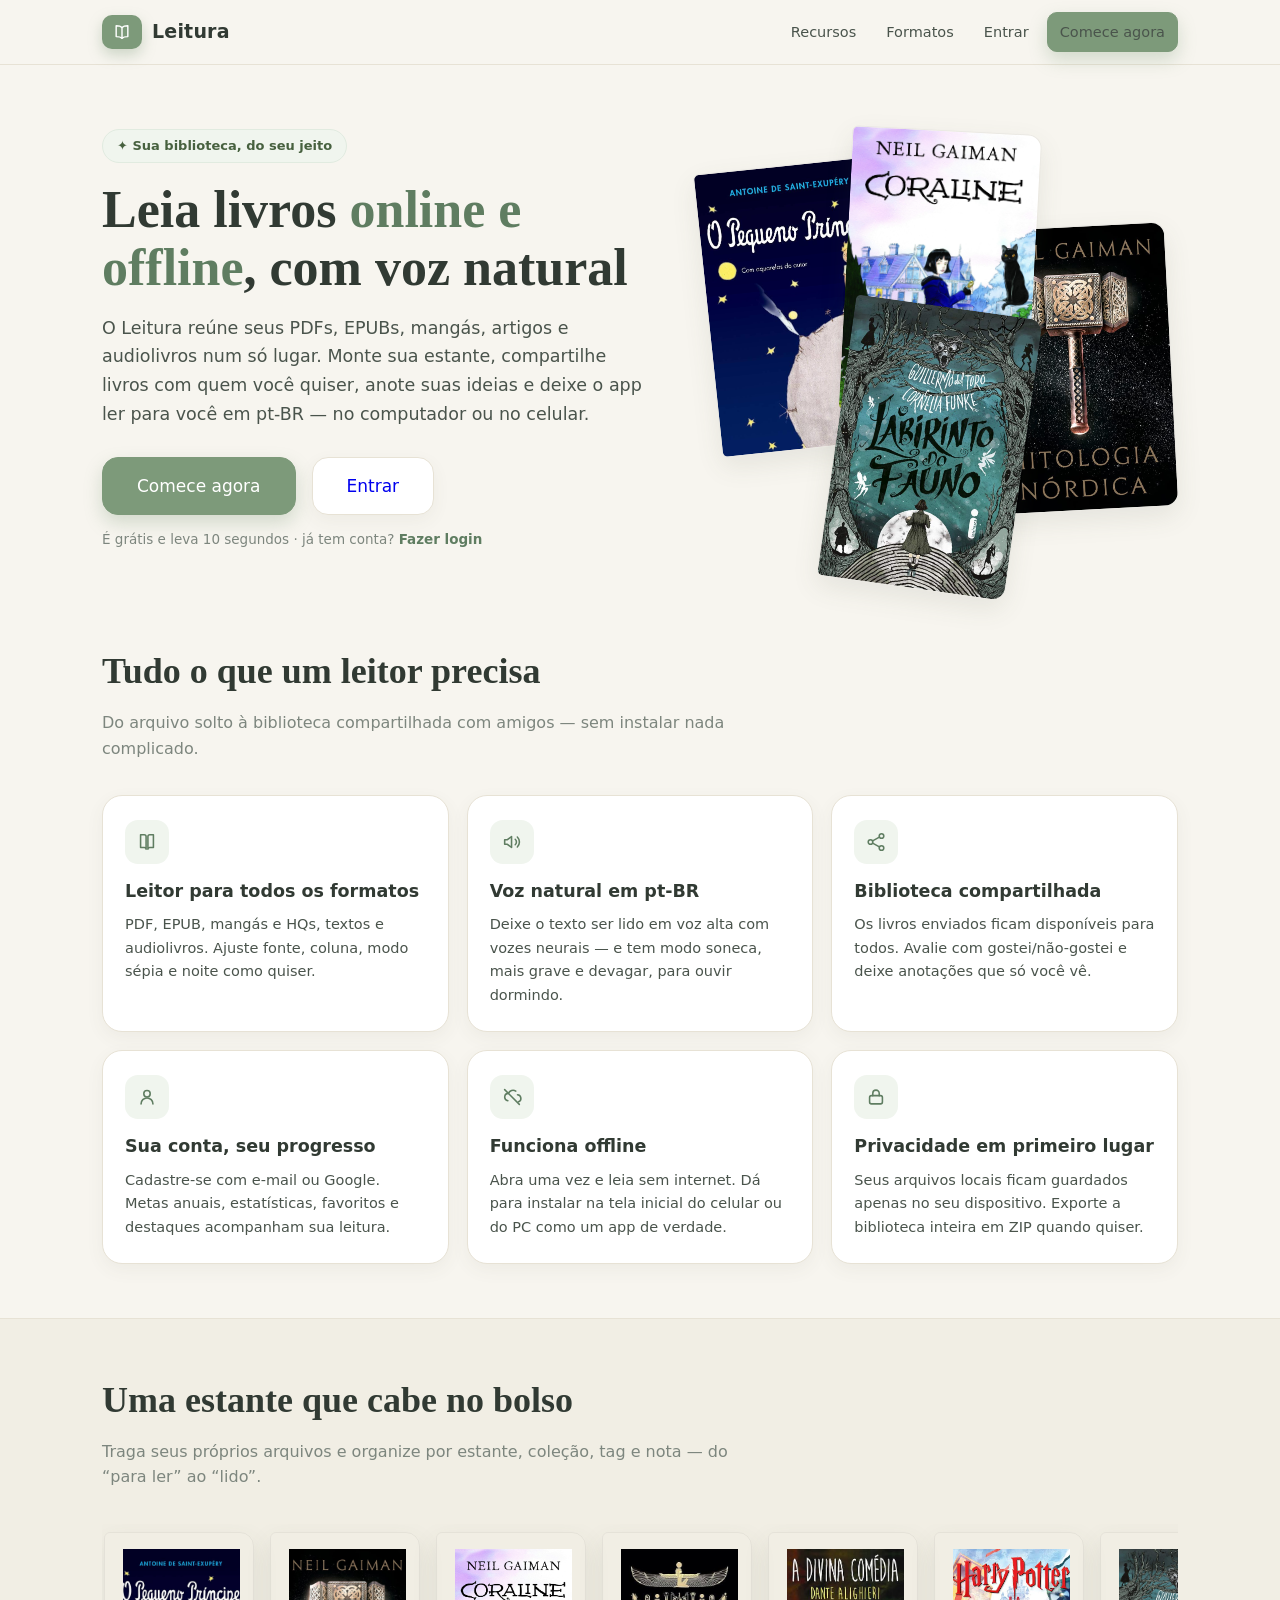
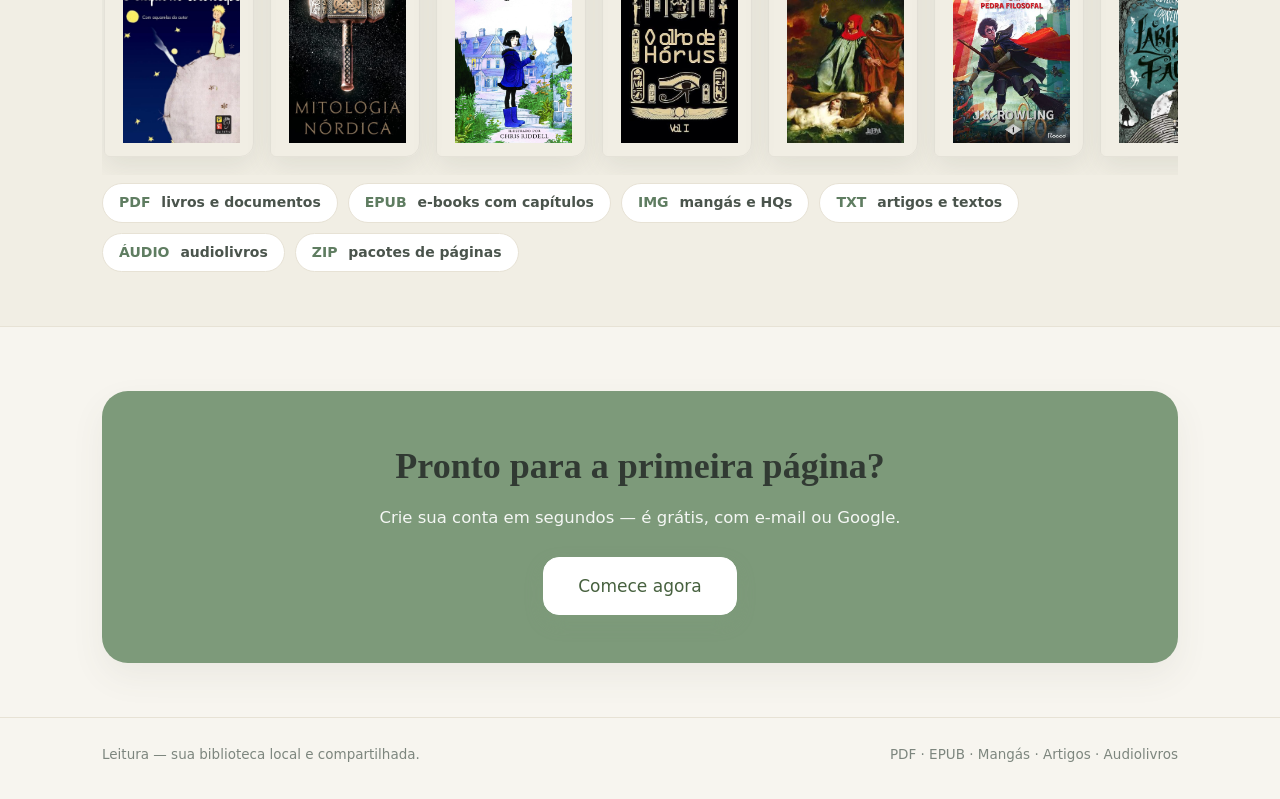
==== commit 834c1981: "Corrige adicao de livros locais, mostra porcentagem do envio e usa capas reais na apresentacao" ====
--- a/index.html
+++ b/index.html
@@ -69,10 +69,13 @@
   .capa .capa-t { font-family: var(--display); font-size: 21px; line-height: 1.2; font-weight: 600; }
   .capa .capa-a { font-size: 12.5px; opacity: .8; letter-spacing: .4px; }
   .capa .capa-selo { font-size: 11px; letter-spacing: 1.4px; text-transform: uppercase; opacity: .65; }
-  .capa-1 { background: #5f7d61; color: #f4f7f2; transform: rotate(-6deg); left: 4%; top: 34px; z-index: 2; }
-  .capa-2 { background: #f6e9df; color: #6b5340; transform: rotate(3deg); left: 32%; top: 0; z-index: 3; }
-  .capa-3 { background: #47613f; color: #e6efe3; transform: rotate(8deg); left: 30%; top: 175px; z-index: 4; }
-  .capa-4 { background: #e5ebf3; color: #3c4a5c; transform: rotate(-3deg); left: 60%; top: 96px; z-index: 1; }
+  .capa-1 { transform: rotate(-6deg); left: 4%; top: 34px; z-index: 2; }
+  .capa-2 { transform: rotate(3deg); left: 32%; top: 0; z-index: 3; }
+  .capa-3 { transform: rotate(8deg); left: 30%; top: 175px; z-index: 4; }
+  .capa-4 { transform: rotate(-3deg); left: 60%; top: 96px; z-index: 1; }
+  .capa-foto { padding: 0; }
+  .capa-foto::before { display: none; }
+  .capa-foto img { width: 100%; height: 100%; object-fit: cover; display: block; }
 
   /* Seções */
   .lp-sec { padding: 54px 0; }
@@ -176,10 +179,10 @@
     </div>
 
     <div class="capas" aria-hidden="true">
-      <div class="capa capa-1"><span class="capa-selo">Romance</span><div><div class="capa-t">Dom Casmurro</div><div class="capa-a">Machado de Assis</div></div></div>
-      <div class="capa capa-2"><span class="capa-selo">Clássico</span><div><div class="capa-t">O Cortiço</div><div class="capa-a">Aluísio Azevedo</div></div></div>
-      <div class="capa capa-3"><span class="capa-selo">Sertão</span><div><div class="capa-t">Grande Sertão</div><div class="capa-a">Guimarães Rosa</div></div></div>
-      <div class="capa capa-4"><span class="capa-selo">Literatura</span><div><div class="capa-t">Vidas Secas</div><div class="capa-a">Graciliano Ramos</div></div></div>
+      <div class="capa capa-1 capa-foto"><img src="img/capas/capa-1.jpg" alt=""></div>
+      <div class="capa capa-2 capa-foto"><img src="img/capas/capa-3.jpg" alt=""></div>
+      <div class="capa capa-3 capa-foto"><img src="img/capas/capa-7.jpg" alt=""></div>
+      <div class="capa capa-4 capa-foto"><img src="img/capas/capa-2.jpg" alt=""></div>
     </div>
   </div>
 </section>
@@ -241,14 +244,13 @@
     </div>
 
     <div class="lp-shelf">
-      <div class="capa" style="background:#47613f;color:#e6efe3"><span class="capa-selo">Romance</span><div><div class="capa-t">Memórias Póstumas</div><div class="capa-a">Machado de Assis</div></div></div>
-      <div class="capa" style="background:#f6e9df;color:#6b5340"><span class="capa-selo">Novela</span><div><div class="capa-t">A Hora da Estrela</div><div class="capa-a">Clarice Lispector</div></div></div>
-      <div class="capa" style="background:#e5ebf3;color:#3c4a5c"><span class="capa-selo">Aventura</span><div><div class="capa-t">Moby Dick</div><div class="capa-a">Herman Melville</div></div></div>
-      <div class="capa" style="background:#5f7d61;color:#f4f7f2"><span class="capa-selo">Fantasia</span><div><div class="capa-t">O Pequeno Príncipe</div><div class="capa-a">Saint-Exupéry</div></div></div>
-      <div class="capa" style="background:#ebe7f2;color:#4a4258"><span class="capa-selo">Distopia</span><div><div class="capa-t">1984</div><div class="capa-a">George Orwell</div></div></div>
-      <div class="capa" style="background:#f2ece0;color:#6b5f4a"><span class="capa-selo">Clássico</span><div><div class="capa-t">Dom Quixote</div><div class="capa-a">Miguel de Cervantes</div></div></div>
-      <div class="capa" style="background:#7d9a7a;color:#ffffff"><span class="capa-selo">Crônica</span><div><div class="capa-t">Solitária</div><div class="capa-a">Cyro dos Anjos</div></div></div>
-      <div class="capa" style="background:#313a33;color:#f0ede3"><span class="capa-selo">HQ</span><div><div class="capa-t">O Menino Maluquinho</div><div class="capa-a">Ziraldo</div></div></div>
+      <div class="capa capa-foto"><img src="img/capas/capa-1.jpg" alt="Capa de livro"></div>
+      <div class="capa capa-foto"><img src="img/capas/capa-2.jpg" alt="Capa de livro"></div>
+      <div class="capa capa-foto"><img src="img/capas/capa-3.jpg" alt="Capa de livro"></div>
+      <div class="capa capa-foto"><img src="img/capas/capa-4.jpg" alt="Capa de livro"></div>
+      <div class="capa capa-foto"><img src="img/capas/capa-5.jpg" alt="Capa de livro"></div>
+      <div class="capa capa-foto"><img src="img/capas/capa-6.jpg" alt="Capa de livro"></div>
+      <div class="capa capa-foto"><img src="img/capas/capa-7.jpg" alt="Capa de livro"></div>
     </div>
 
     <div class="lp-chips">
--- a/css/styles.css
+++ b/css/styles.css
@@ -1154,6 +1154,25 @@
 
 .import-bar { position: fixed; left: 0; right: 0; top: 0; height: 3px; z-index: 95; background: transparent; }
 .import-bar i { display: block; height: 100%; background: var(--sage); width: 0; transition: .2s; }
+.import-bar u {
+  position: fixed; top: 12px; right: 14px; z-index: 96;
+  background: var(--surface); border: 1px solid var(--border); color: var(--sage-deep);
+  font: 600 13px var(--font); text-decoration: none;
+  padding: 5px 12px; border-radius: 999px; box-shadow: var(--shadow-sm);
+}
+
+/* Caixa de progresso do envio para a biblioteca compartilhada */
+.upload-box {
+  position: fixed; left: 50%; bottom: 26px; transform: translateX(-50%);
+  z-index: 97; width: min(430px, calc(100vw - 32px));
+  background: var(--surface); border: 1px solid var(--border);
+  border-radius: 16px; padding: 14px 16px; box-shadow: var(--shadow-card);
+}
+.upload-box-top { display: flex; justify-content: space-between; align-items: center; gap: 12px; margin-bottom: 10px; }
+.upload-box-name { font-size: 14px; color: var(--text-soft); overflow: hidden; text-overflow: ellipsis; white-space: nowrap; }
+.upload-box-pct { font-size: 15px; color: var(--sage-deep); min-width: 46px; text-align: right; }
+.upload-box-bar { height: 8px; background: var(--sage-50); border-radius: 999px; overflow: hidden; }
+.upload-box-bar i { display: block; height: 100%; width: 0; background: var(--sage); border-radius: 999px; transition: width .18s; }
 
 /* ---------------- Biblioteca compartilhada ---------------- */
 #sharedList .list-item.shared {
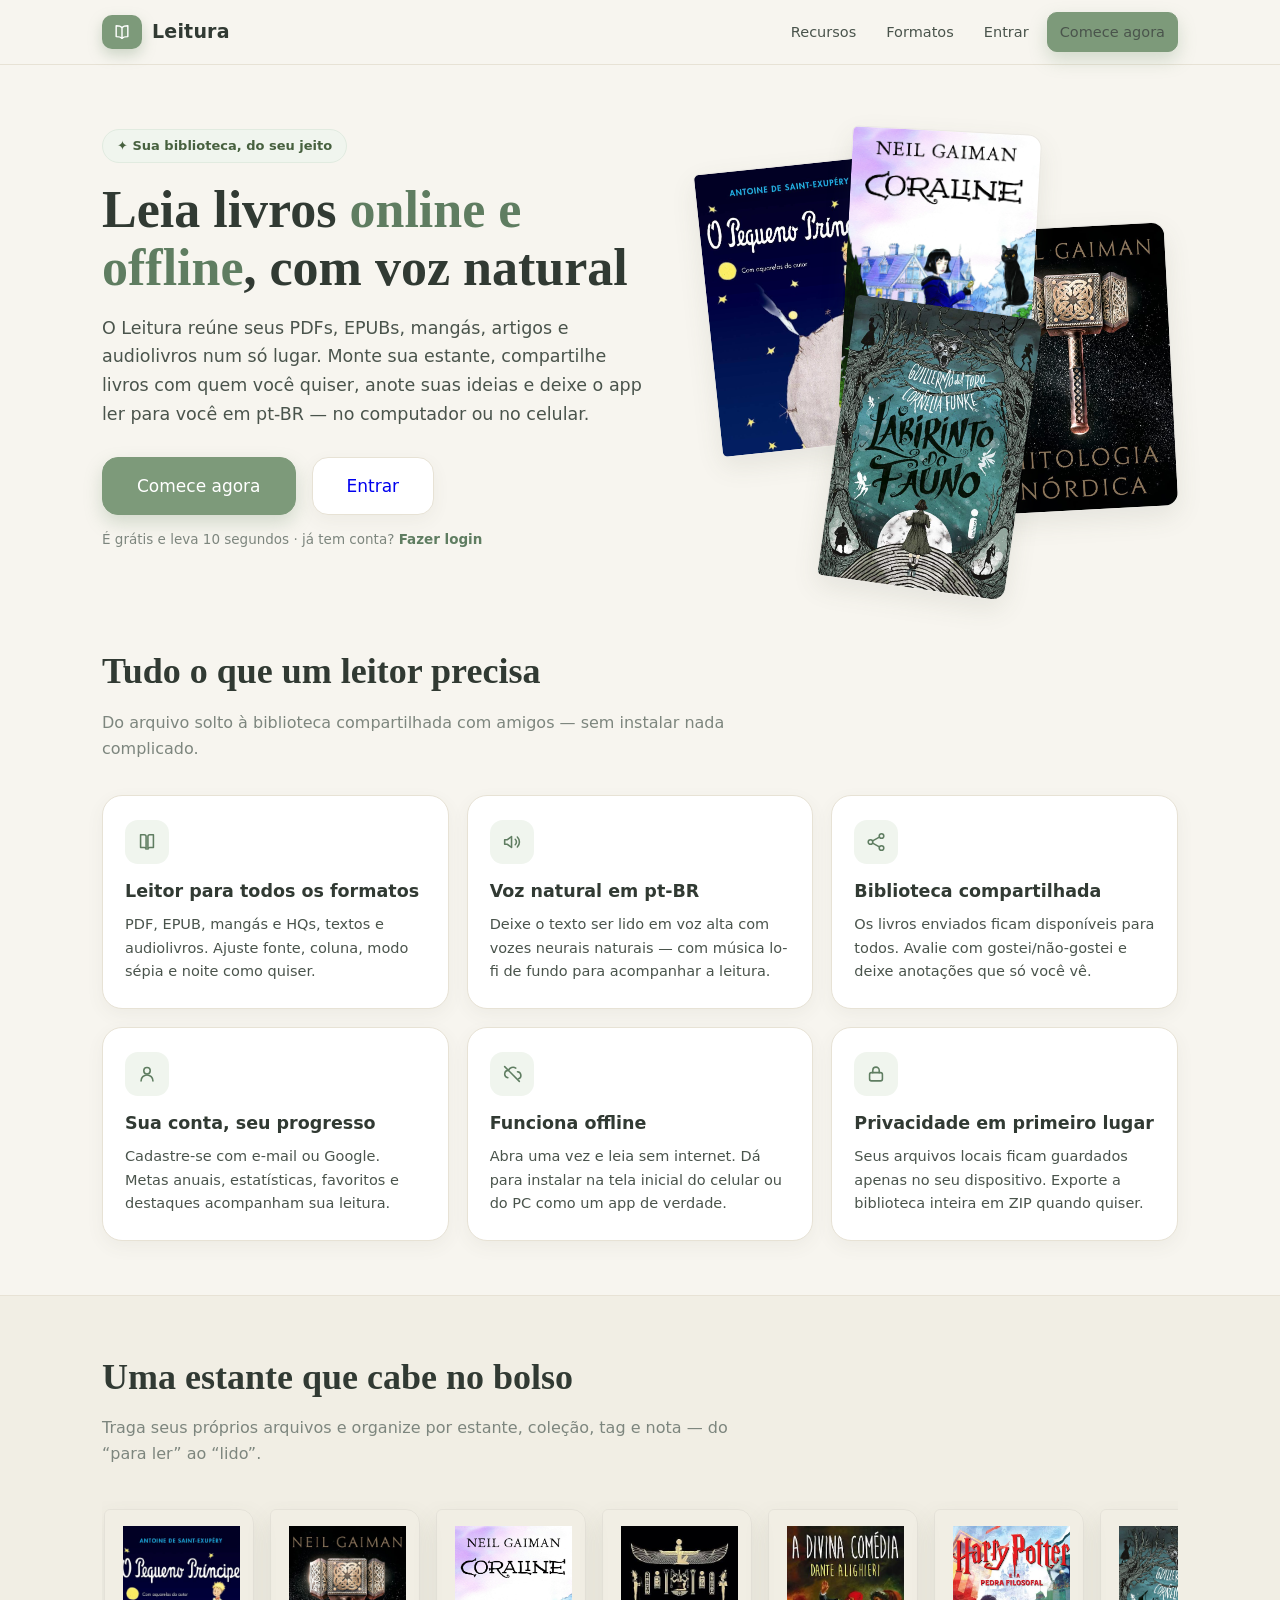
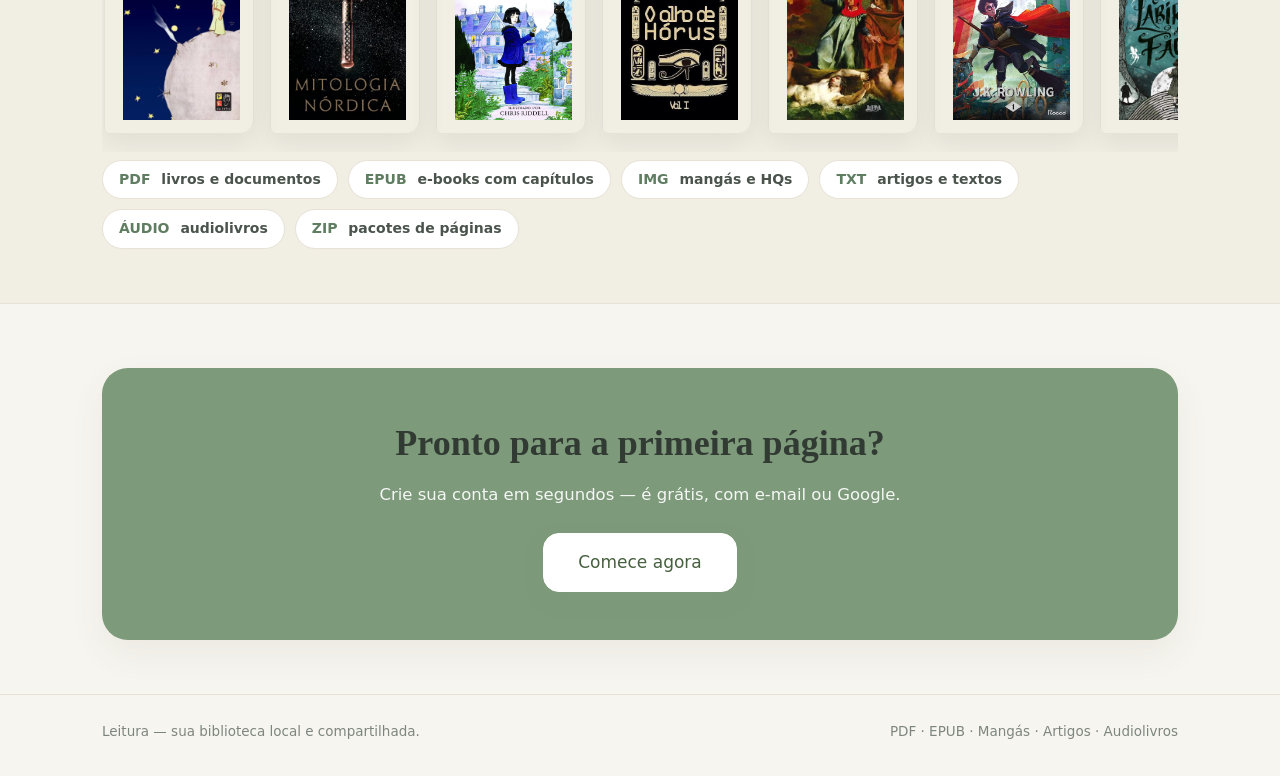
==== commit a98b52d0: "Remove modo soneca por completo e troca musica de fundo por estilo lo-fi (batida swing, acordes jazz" ====
--- a/index.html
+++ b/index.html
@@ -205,7 +205,7 @@
       <div class="lp-card">
         <span class="lp-ic"><svg viewBox="0 0 24 24" fill="none" stroke="currentColor" stroke-width="1.8" stroke-linecap="round" stroke-linejoin="round"><path d="M4 9.5h3l4.5-3.5v12L7 14.5H4z"/><path d="M15.5 9a4 4 0 0 1 0 6"/><path d="M17.8 6.6a7.5 7.5 0 0 1 0 10.8"/></svg></span>
         <h3>Voz natural em pt-BR</h3>
-        <p>Deixe o texto ser lido em voz alta com vozes neurais — e tem modo soneca, mais grave e devagar, para ouvir dormindo.</p>
+        <p>Deixe o texto ser lido em voz alta com vozes neurais naturais — com música lo-fi de fundo para acompanhar a leitura.</p>
       </div>
 
       <div class="lp-card">
--- a/css/styles.css
+++ b/css/styles.css
@@ -801,6 +801,8 @@
 .type-row { display: flex; align-items: center; justify-content: space-between; gap: 12px; }
 .type-row-voz { gap: 8px; }
 .type-row-voz .select-sm { max-width: 168px; padding: 6px 9px; font-size: 12.5px; }
+/* PDF: só interessa a voz (fonte/coluna não alteram o PDF renderizado) */
+#typePanel[data-tipo="pdf"] .type-row-html { display: none; }
 .type-slider { margin-top: 10px; }
 .slider-head {
   display: flex; justify-content: space-between; align-items: baseline;
@@ -1175,13 +1177,13 @@
 .upload-box-bar i { display: block; height: 100%; width: 0; background: var(--sage); border-radius: 999px; transition: width .18s; }
 
 /* ---------------- Biblioteca compartilhada ---------------- */
-#sharedList .list-item.shared {
+.shared-list .list-item.shared {
   padding: 13px 14px;
   background: var(--surface);
   border: 1px solid var(--border-soft);
   box-shadow: var(--shadow-sm);
 }
-#sharedList .li-actions { display: flex; gap: 8px; flex-shrink: 0; align-items: center; flex-wrap: wrap; justify-content: flex-end; }
+.shared-list .li-actions { display: flex; gap: 8px; flex-shrink: 0; align-items: center; flex-wrap: wrap; justify-content: flex-end; }
 
 .vote {
   display: inline-flex; align-items: center; gap: 5px;
@@ -1248,9 +1250,9 @@
 .field textarea:focus { border-color: var(--sage); }
 
 @media (max-width: 860px) {
-  #sharedList .list-item.shared { flex-wrap: wrap; }
-  #sharedList .li-body { flex: 1 1 calc(100% - 50px); }
-  #sharedList .li-actions { width: 100%; justify-content: flex-start; }
+  .shared-list .list-item.shared { flex-wrap: wrap; }
+  .shared-list .li-body { flex: 1 1 calc(100% - 50px); }
+  .shared-list .li-actions { width: 100%; justify-content: flex-start; }
 }
 
 /* ---------------- Responsivo ---------------- */
@@ -1285,3 +1287,155 @@
   .hero-progress { flex-direction: column; gap: 8px; }
   .hero-actions { justify-content: center; }
 }
+
+/* ---------------- Botão: não sei o que ler ---------------- */
+.btn-sortear { margin-top: 10px; box-shadow: 0 8px 20px rgba(95, 125, 97, .3); }
+.btn-sortear:hover { transform: translateY(-1px); }
+
+/* ---------------- Alternador grade/estante ---------------- */
+.view-switch {
+  display: inline-flex; background: var(--surface-2);
+  border: 1px solid var(--border); border-radius: 12px; padding: 3px; gap: 2px;
+}
+.view-switch button {
+  border: 0; background: transparent; border-radius: 9px;
+  width: 34px; height: 30px; display: grid; place-items: center;
+  color: var(--muted); cursor: pointer; transition: .15s;
+}
+.view-switch button svg { width: 17px; height: 17px; }
+.view-switch button:hover { color: var(--text); }
+.view-switch button.active { background: var(--surface); color: var(--sage-deep); box-shadow: var(--shadow-sm); }
+
+/* ---------------- Estante 3D ---------------- */
+.estante3d {
+  display: flex; flex-direction: column; gap: 30px;
+  perspective: 900px; padding: 6px 0 10px;
+}
+.prateleira { position: relative; }
+.prateleira-livros {
+  display: flex; align-items: flex-end; justify-content: center;
+  gap: 12px; padding: 0 16px 0; min-height: 132px;
+}
+.livro-3d {
+  position: relative; flex: 0 0 auto;
+  width: 84px; height: 126px;
+  border: 0; padding: 0; cursor: pointer;
+  border-radius: 3px 7px 7px 3px;
+  background: var(--surface-3);
+  box-shadow: 2px 4px 10px rgba(0, 0, 0, .28), inset -3px 0 6px rgba(0, 0, 0, .18);
+  transform-style: preserve-3d;
+  transition: transform .18s ease, box-shadow .18s ease;
+}
+.livro-3d:hover, .livro-3d:focus-visible {
+  transform: translateY(-10px) rotateY(-14deg);
+  box-shadow: 8px 12px 22px rgba(0, 0, 0, .3);
+  z-index: 2; outline: none;
+}
+.livro-capa { position: absolute; inset: 0; border-radius: inherit; overflow: hidden; display: block; }
+.livro-capa .cover, .livro-capa img { width: 100%; height: 100%; object-fit: cover; display: block; border-radius: inherit; }
+.livro-3d::before {                       /* lombada */
+  content: ''; position: absolute; left: 0; top: 0; bottom: 0; width: 10px; z-index: 2;
+  background: linear-gradient(90deg, rgba(0, 0, 0, .35), rgba(255, 255, 255, .14) 65%, rgba(0, 0, 0, .12));
+  border-radius: 3px 0 0 3px;
+}
+.livro-3d::after {                        /* brilho */
+  content: ''; position: absolute; inset: 0; z-index: 2; pointer-events: none;
+  background: linear-gradient(118deg, rgba(255, 255, 255, .34) 0%, rgba(255, 255, 255, .06) 34%, transparent 55%);
+  border-radius: inherit;
+}
+.livro-barra {
+  position: absolute; left: 10px; right: 0; bottom: 0; height: 4px; z-index: 3;
+  background: rgba(0, 0, 0, .35); border-radius: 0 0 6px 0;
+}
+.livro-barra i { display: block; height: 100%; background: var(--sage); border-radius: 0 4px 4px 0; }
+.livro-check {
+  position: absolute; top: 5px; right: 5px; z-index: 3;
+  width: 18px; height: 18px; border-radius: 50%;
+  background: var(--sage-deep); color: #fff;
+  font-size: 11px; font-weight: 800; display: grid; place-items: center;
+  box-shadow: 0 2px 6px rgba(0, 0, 0, .3);
+}
+.prateleira-madeira {
+  height: 15px; border-radius: 4px;
+  background: linear-gradient(#a06b3d 0%, #7c4f28 45%, #5d3a1d 100%);
+  box-shadow: 0 8px 14px rgba(0, 0, 0, .28), inset 0 2px 0 rgba(255, 255, 255, .22), inset 0 -3px 5px rgba(0, 0, 0, .3);
+  position: relative;
+}
+.prateleira-madeira::after {
+  content: ''; position: absolute; left: 3%; right: 3%; top: 100%; height: 7px;
+  background: radial-gradient(ellipse at center, rgba(0, 0, 0, .22), transparent 70%);
+}
+
+/* ---------------- Sorteio ---------------- */
+.modal-sm { width: min(430px, 100%); }
+.sorteio-body { align-items: center; text-align: center; gap: 14px; }
+.sorteio-capa {
+  width: 168px; height: 244px; border-radius: 8px 14px 14px 8px;
+  background: var(--surface-3); position: relative; overflow: hidden;
+  box-shadow: 4px 8px 24px rgba(0, 0, 0, .25), inset -4px 0 8px rgba(0, 0, 0, .16);
+  display: grid; place-items: center;
+}
+.sorteio-capa::before {
+  content: ''; position: absolute; left: 0; top: 0; bottom: 0; width: 14px; z-index: 2;
+  background: linear-gradient(90deg, rgba(0, 0, 0, .32), rgba(255, 255, 255, .14));
+}
+.sorteio-capa::after {
+  content: ''; position: absolute; inset: 0; z-index: 2; pointer-events: none;
+  background: linear-gradient(118deg, rgba(255, 255, 255, .3), transparent 50%);
+}
+.sorteio-capa img { width: 100%; height: 100%; object-fit: cover; }
+.sorteio-capa .ico-sortear svg { width: 54px; height: 54px; color: var(--muted); }
+.sorteio-capa.girando { animation: sorteioGira .16s ease; }
+.sorteio-capa.parou { animation: sorteioPara .5s cubic-bezier(.2, 1.4, .4, 1); }
+@keyframes sorteioGira { from { transform: scale(.96) rotate(-2deg); } to { transform: none; } }
+@keyframes sorteioPara { 0% { transform: scale(1.1) rotate(2deg); } 100% { transform: none; } }
+.sorteio-nome { font-family: var(--display); font-size: 19px; font-weight: 600; min-height: 26px; color: var(--text); }
+.sorteio-acoes { display: flex; gap: 10px; flex-wrap: wrap; justify-content: center; }
+
+/* ---------------- Wrapped do ano ---------------- */
+.wrapped {
+  position: fixed; inset: 0; z-index: 120;
+  background: #14181a; color: #fff;
+  display: flex; flex-direction: column; align-items: center;
+  animation: fade .2s ease;
+}
+.wrapped-progress { display: flex; gap: 6px; width: min(560px, 92%); margin: 16px 0 4px; }
+.wrapped-progress i { flex: 1; height: 4px; border-radius: 4px; background: rgba(255, 255, 255, .25); transition: .2s; }
+.wrapped-progress i.on { background: #fff; }
+.wrapped-fechar {
+  position: absolute; top: 30px; right: 22px; z-index: 3;
+  color: rgba(255, 255, 255, .85); background: rgba(0, 0, 0, .25); border-radius: 50%;
+}
+.wrapped-slides { flex: 1; width: min(560px, 94%); display: grid; place-items: center; overflow: hidden; }
+.w-slide {
+  grid-area: 1 / 1; text-align: center; padding: 30px 18px;
+  animation: wSlide .35s ease;
+}
+@keyframes wSlide { from { opacity: 0; transform: translateY(26px) scale(.97); } to { opacity: 1; transform: none; } }
+.w-slide.w1, .w-slide.w8 { background: linear-gradient(150deg, #31543c, #567a51 55%, #7d9a7a); }
+.w-slide.w2, .w-slide.w4 { background: linear-gradient(150deg, #8a5a2f, #c08a4e); }
+.w-slide.w3, .w-slide.w6 { background: linear-gradient(150deg, #33566b, #5b86a0); }
+.w-slide.w5, .w-slide.w7 { background: linear-gradient(150deg, #6b4a86, #9a76b5); }
+.w-slide { border-radius: 26px; min-height: min(560px, 66vh); display: flex; flex-direction: column; align-items: center; justify-content: center; gap: 8px; box-shadow: 0 24px 60px rgba(0, 0, 0, .4); }
+.w-kicker { text-transform: uppercase; letter-spacing: 6px; font-size: 15px; opacity: .8; font-weight: 700; }
+.w-ano { font-size: clamp(74px, 16vw, 120px); font-weight: 800; line-height: 1; }
+.w-num { font-size: clamp(64px, 13vw, 104px); font-weight: 800; line-height: 1; }
+.w-med { font-size: clamp(34px, 7vw, 54px); font-weight: 800; line-height: 1.1; padding: 0 14px; word-break: break-word; }
+.w-lbl { font-size: 20px; opacity: .9; font-weight: 600; }
+.w-sub { font-size: 15.5px; opacity: .8; margin-top: 6px; }
+.w-sub2 { font-size: 14px; text-transform: uppercase; letter-spacing: 4px; opacity: .75; font-weight: 700; }
+.w-slide p { font-size: 20px; opacity: .92; max-width: 400px; }
+.w-barra { width: min(320px, 80%); height: 12px; background: rgba(255, 255, 255, .25); border-radius: 999px; overflow: hidden; margin-top: 14px; }
+.w-barra i { display: block; height: 100%; background: #fff; border-radius: 999px; }
+.wrapped-nav {
+  display: flex; gap: 12px; justify-content: center;
+  padding: 16px 0 26px; width: min(560px, 92%);
+}
+.wrapped-nav .btn { background: rgba(255, 255, 255, .14); border-color: rgba(255, 255, 255, .3); color: #fff; }
+.wrapped-nav .btn:hover { background: rgba(255, 255, 255, .24); }
+.wrapped-nav .btn:disabled { opacity: .35; cursor: default; }
+
+@media (max-width: 860px) {
+  .prateleira-livros { gap: 9px; min-height: 112px; padding: 0 8px; }
+  .livro-3d { width: 70px; height: 105px; }
+}
